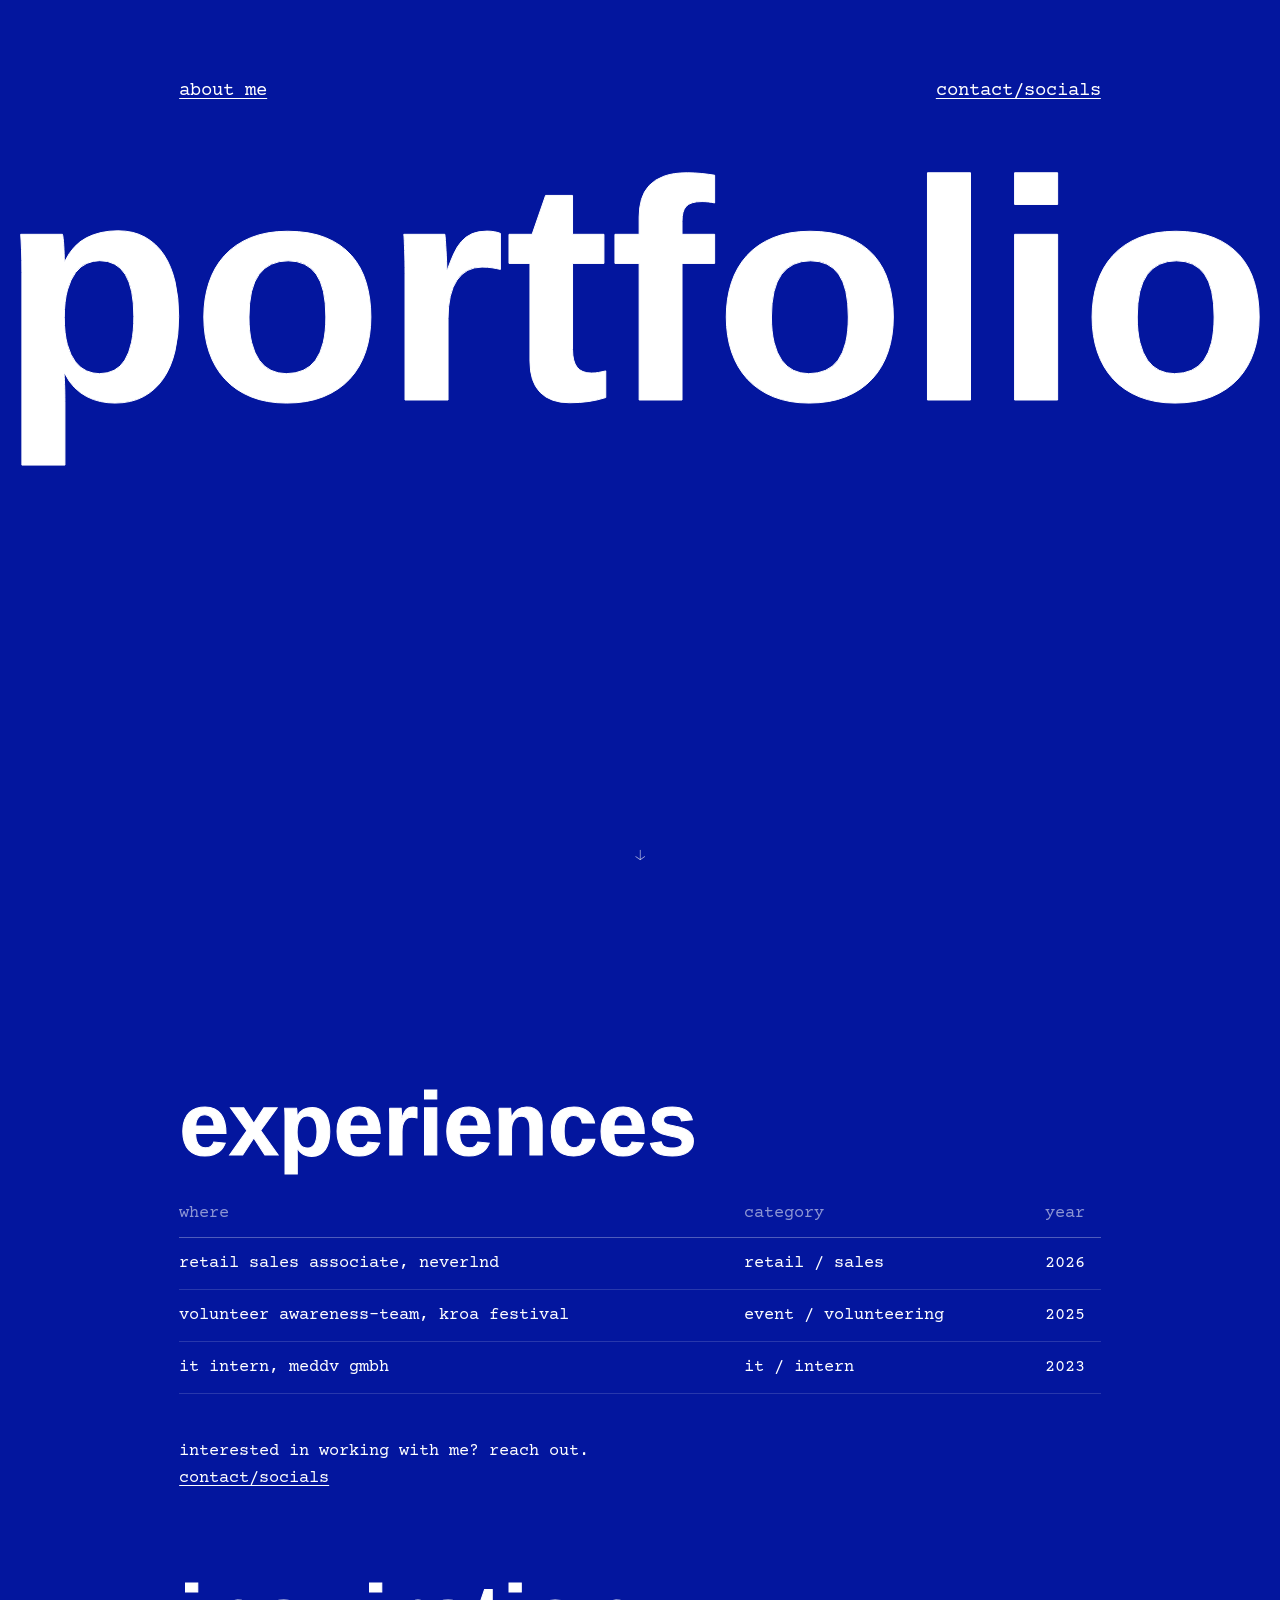
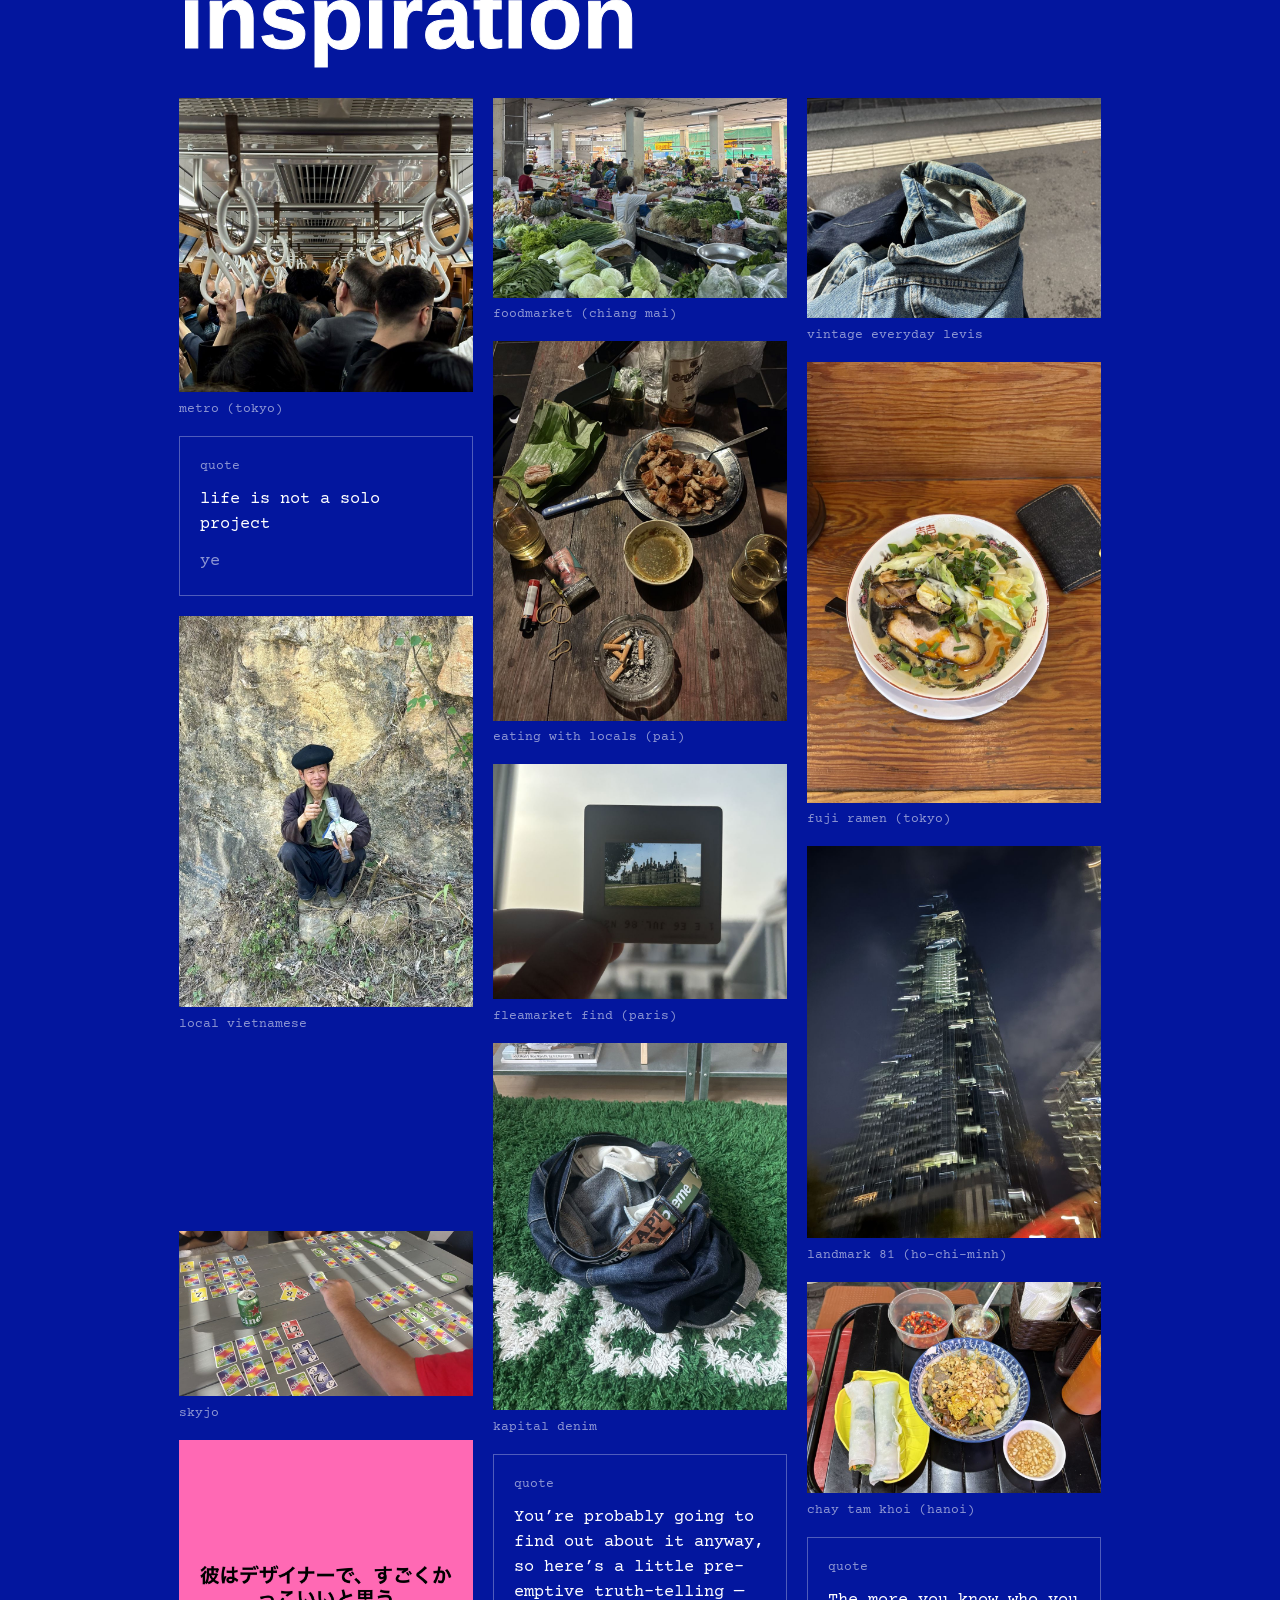
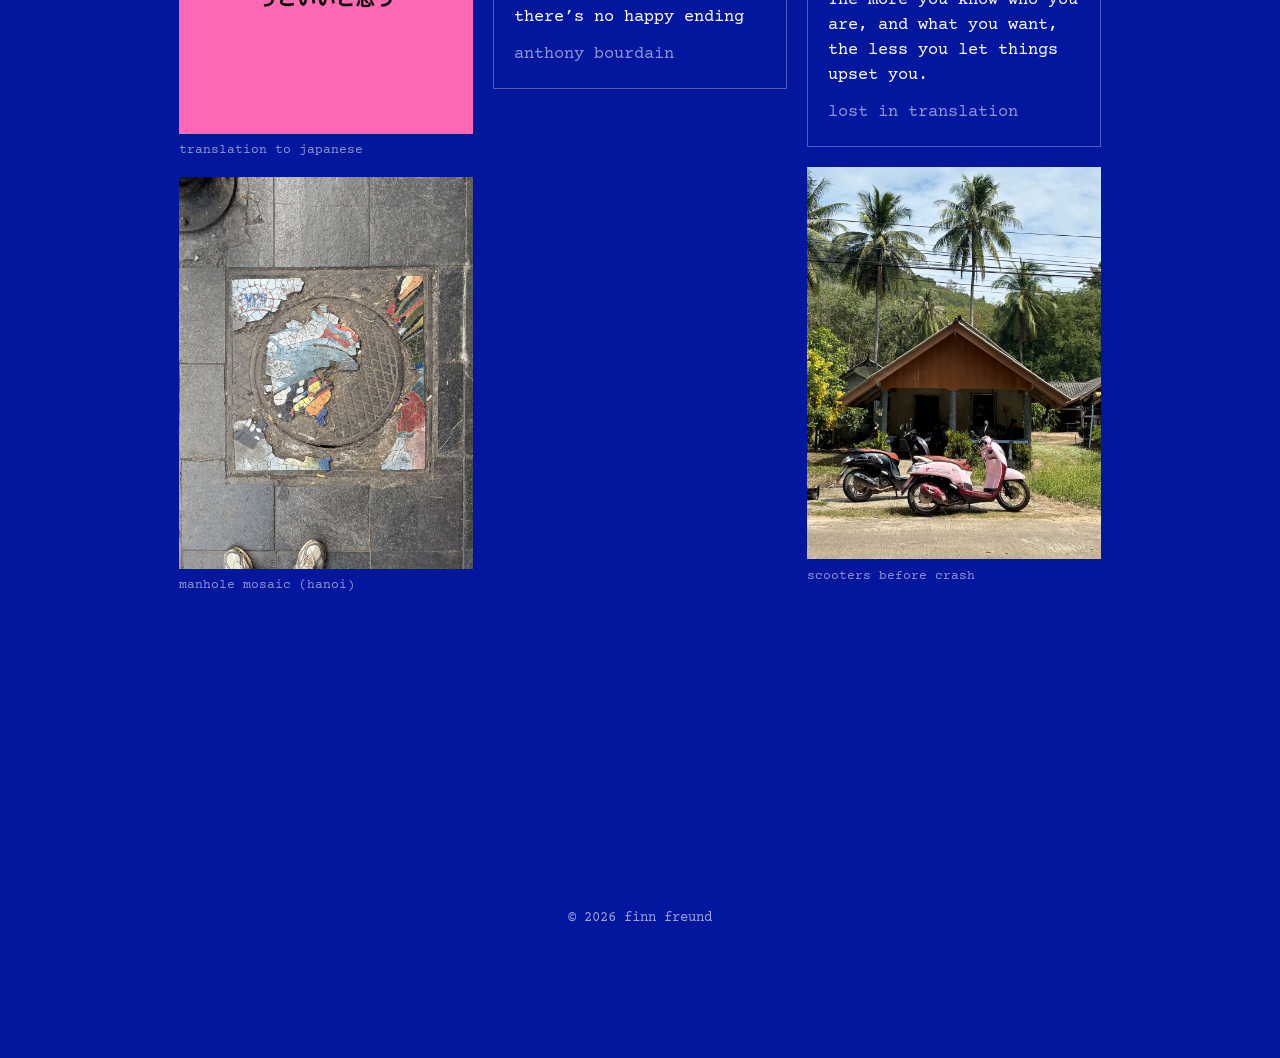
==== index.html @ 87e7bdac "Rename experiences column company to where Co-Authored-By: Claude Sonnet 5.5 <noreply@anthropic.com>" ====
<!DOCTYPE html>
<html lang="en">
<head>
  <meta charset="UTF-8">
  <meta name="viewport" content="width=device-width, initial-scale=1.0">
  <title>portfolio</title>
  <link rel="icon" href="/favicon.png" type="image/png">
  <meta property="og:type" content="website">
  <meta property="og:title" content="portfolio">
  <meta property="og:url" content="https://finnfreund.de/">
  <meta property="og:image" content="https://finnfreund.de/favicon.png">
  <meta property="og:image:width" content="512">
  <meta property="og:image:height" content="512">
  <meta name="twitter:card" content="summary">
  <link rel="preconnect" href="https://fonts.googleapis.com">
  <link rel="preconnect" href="https://fonts.gstatic.com" crossorigin>
  <link href="https://fonts.googleapis.com/css2?family=Courier+Prime:wght@400&family=Montserrat:wght@100;200&display=swap" rel="stylesheet">
  <link rel="stylesheet" href="style.css?v=107">
  <script src="/nav.js?v=65" defer></script>
</head>
<body class="home">
  <nav class="home-topnav">
    <a href="/about">about me</a>
    <a href="/contact">contact/socials</a>
  </nav>

  <main class="home-main">
    <span class="home-wordmark">Portfolio</span>
  </main>

  <div class="scroll-hint" aria-hidden="true">↓</div>

  <div class="experience-body">
    <div class="exp-content">
      <h1 class="reveal">experiences</h1>

      <div class="exp-table-wrap reveal">
        <table class="exp-table">
          <thead>
            <tr>
              <th>where</th>
              <th>category</th>
              <th>year</th>
            </tr>
          </thead>
          <tbody>
            <tr>
              <td>retail sales associate, neverlnd</td>
              <td>retail / sales</td>
              <td>2026</td>
            </tr>
            <tr>
              <td>volunteer awareness-team, kroa festival</td>
              <td>event / volunteering</td>
              <td>2025</td>
            </tr>
            <tr>
              <td>it intern, meddv gmbh</td>
              <td>it / intern</td>
              <td>2023</td>
            </tr>
          </tbody>
        </table>
      </div>

      <div class="exp-cta reveal">
        <span class="exp-cta-text">interested in working with me? reach out.</span>
        <a href="/contact" class="exp-cta-link">contact/socials</a>
      </div>
    </div>
  </div>

  <section class="inspiration">
    <h1 class="reveal">inspiration</h1>

    <!--
      Neuen Eintrag hinzufügen: einen der Blöcke unten kopieren und anpassen.
      Typen: insp-img (Bild), insp-card (Kategorie/Link-Karte), insp-card insp-quote (Zitat).
      Ein Link-Eintrag ist ein <a class="insp-item insp-card"> statt <div>.
    -->
    <div class="insp-grid">

    <figure class="insp-item reveal">
        <img src="/images/inspiration/img-05.jpg" width="1000" height="1000" alt="Crowded train with white hanging straps and commuters seen from behind" loading="lazy">
        <span class="insp-cat">metro (tokyo)</span>
      </figure>

    <blockquote class="insp-item insp-card insp-quote reveal">
        <span class="insp-cat">quote</span>
        <p>life is not a solo project</p>
        <cite>ye</cite>
      </blockquote>

    <figure class="insp-item reveal">
        <img src="/images/inspiration/img-13.jpg" width="1000" height="1333" alt="Man in a black beret crouching against a rock wall, holding a small bottle and a wrapped item" loading="lazy">
        <span class="insp-cat">local vietnamese</span>
      </figure>

    <blockquote class="insp-item insp-card insp-quote reveal">
        <span class="insp-cat">quote</span>
        <p>fall seven times, rise eight</p>
        <cite>japanese proverb</cite>
      </blockquote>

    <figure class="insp-item reveal">
        <img src="/images/inspiration/img-08.jpg" width="1000" height="562" alt="Colorful playing cards spread out on a table next to a green can" loading="lazy">
        <span class="insp-cat">skyjo</span>
      </figure>

    <figure class="insp-item reveal">
        <img src="/images/inspiration/img-12.png" width="1000" height="1000" alt="Pink square with black Japanese text" loading="lazy">
        <span class="insp-cat">translation to japanese</span>
      </figure>

    <figure class="insp-item reveal">
        <img src="/images/inspiration/img-02.jpg" width="1000" height="1333" alt="Broken colorful mosaic on a manhole cover in a stone sidewalk" loading="lazy">
        <span class="insp-cat">manhole mosaic (hanoi)</span>
      </figure>

    <figure class="insp-item reveal">
        <img src="/images/inspiration/img-11.jpg" width="1000" height="1000" alt="Cartoon penguin Pingu with raised flippers on a pink screen above a sink" loading="lazy">
        <span class="insp-cat">pingu</span>
      </figure>

    <figure class="insp-item reveal">
        <img src="/images/inspiration/img-17.jpg?v=2" width="1000" height="680" alt="Indoor market hall with stacks of green vegetables and shoppers in the background" loading="lazy">
        <span class="insp-cat">foodmarket (chiang mai)</span>
      </figure>

    <figure class="insp-item reveal">
        <img src="/images/inspiration/img-10.jpg" width="1000" height="1290" alt="Table with plates of food, drinks, a lighter and an ashtray" loading="lazy">
        <span class="insp-cat">eating with locals (pai)</span>
      </figure>

    <figure class="insp-item reveal">
        <img src="/images/inspiration/img-06.jpg" width="1000" height="800" alt="Hand holding a film slide that shows a large chateau against a bright sky" loading="lazy">
        <span class="insp-cat">fleamarket find (paris)</span>
      </figure>

    <figure class="insp-item reveal">
        <img src="/images/inspiration/img-15.jpg" width="1000" height="1250" alt="Dark denim jeans lying on a green fuzzy rug with white lettering" loading="lazy">
        <span class="insp-cat">kapital denim</span>
      </figure>

    <blockquote class="insp-item insp-card insp-quote reveal">
        <span class="insp-cat">quote</span>
        <p>You’re probably going to find out about it anyway, so here’s a little pre-emptive truth-telling — there’s no happy ending</p>
        <cite>anthony bourdain</cite>
      </blockquote>

    <figure class="insp-item reveal">
        <img src="/images/inspiration/img-07.jpg" width="1000" height="1333" alt="Person lying on a bed with sneakers up in the air, bathroom in the background" loading="lazy">
        <span class="insp-cat">chilling (paris)</span>
      </figure>

    <figure class="insp-item reveal">
        <img src="/images/inspiration/img-09.jpg" width="1000" height="750" alt="Worn denim jacket with a folded collar lying on the ground next to tactile paving" loading="lazy">
        <span class="insp-cat">vintage everyday levis</span>
      </figure>

    <figure class="insp-item reveal">
        <img src="/images/inspiration/img-04.jpg" width="1000" height="1500" alt="Bowl of ramen with pork, cabbage and scallions on a wooden counter" loading="lazy">
        <span class="insp-cat">fuji ramen (tokyo)</span>
      </figure>

    <figure class="insp-item reveal">
        <img src="/images/inspiration/img-01.jpg" width="1000" height="1333" alt="Skyscraper at night shot from below with blurred light trails" loading="lazy">
        <span class="insp-cat">landmark 81 (ho-chi-minh)</span>
      </figure>

    <figure class="insp-item reveal">
        <img src="/images/inspiration/img-03.jpg?v=2" width="1000" height="720" alt="Street food tray with spring rolls and a noodle bowl topped with peanuts" loading="lazy">
        <span class="insp-cat">chay tam khoi (hanoi)</span>
      </figure>

    <blockquote class="insp-item insp-card insp-quote reveal">
        <span class="insp-cat">quote</span>
        <p>The more you know who you are, and what you want, the less you let things upset you.</p>
        <cite>lost in translation</cite>
      </blockquote>

    <figure class="insp-item reveal">
        <img src="/images/inspiration/img-16.jpg" width="1000" height="1334" alt="Pink and black scooters parked in front of a wooden house with palm trees behind" loading="lazy">
        <span class="insp-cat">scooters before crash</span>
      </figure>

    <figure class="insp-item reveal">
        <img src="/images/inspiration/img-14.jpg" width="1000" height="1333" alt="Magenta Porsche 911 parked on a Japanese street at night with a cyclist behind it" loading="lazy">
        <span class="insp-cat">porsche (osaka)</span>
      </figure>
  </div>
  </section>

  <footer class="site-footer">© 2026 Finn Freund</footer>
</body>
</html>
---- style.css ----
@font-face {
  font-family: 'Exmouth';
  src: url('/fonts/exmouth.ttf') format('truetype');
  font-weight: normal;
  font-style: normal;
  font-display: swap;
}

*, *::before, *::after {
  box-sizing: border-box;
  margin: 0;
  padding: 0;
}

.scroll-hint {
  position: fixed;
  bottom: 2rem;
  left: 50%;
  transform: translateX(-50%);
  font-size: 1.6rem;
  color: var(--white);
  opacity: 0.7;
  pointer-events: none;
  z-index: 5;
  animation: scroll-hint-bounce 1.8s ease-in-out infinite;
  transition: opacity 0.4s ease;
}

.scroll-hint.is-hidden {
  opacity: 0;
}

@keyframes scroll-hint-bounce {
  0%, 100% { transform: translate(-50%, 0); }
  50% { transform: translate(-50%, 8px); }
}

.site-footer {
  margin-top: auto;
  text-align: center;
  padding: 2rem 1rem;
  font-family: 'Courier Prime', monospace;
  font-style: normal;
  font-weight: 400;
  font-size: 14px;
  opacity: 0.6;
  text-transform: lowercase;
}

:root {
  --blue: #03169E;
  --white: #ffffff;
  --pink: #E41695;
  --side: clamp(3.5rem, 14vw, 18rem);
  --wm-scale: clamp(2.3, calc(2.3 + (1440px - 100vw) / 200px), 6);
}

body {
  background-color: var(--blue);
  color: var(--white);
  font-family: 'Montserrat', sans-serif;
  font-weight: 160;
  min-height: 100vh;
  display: flex;
  flex-direction: column;
}

a {
  color: var(--white);
  text-decoration: underline;
  text-underline-offset: 3px;
  font-family: 'Courier Prime', monospace;
  font-style: normal;
  font-weight: 400;
}

a:hover {
  color: var(--pink);
  opacity: 1;
}

/* ── HOME ── */
body.home {
  display: flex;
  flex-direction: column;
  padding: 0;
  position: relative;
  min-height: 100vh;
}

.home-topnav {
  display: flex;
  justify-content: space-between;
  align-items: baseline;
  padding: 5rem var(--side) 2rem;
  font-family: 'Courier Prime', monospace;
  font-style: normal;
  font-weight: 400;
  font-size: clamp(0.9rem, 1.5vw, 1.2rem);
  text-transform: lowercase;
  position: relative;
  z-index: 10;
}

.home-nav-logo {
  height: clamp(1.6rem, 3vw, 2.4rem);
  width: auto;
  user-select: none;
  -webkit-user-select: none;
  -webkit-user-drag: none;
}

.home-main {
  display: flex;
  justify-content: flex-start;
  align-items: flex-start;
  padding: 1.5rem 0 0;
  padding-bottom: calc(clamp(3rem, 24.5vw, 32rem) * 0.85 * (var(--wm-scale) - 1));
  min-height: calc(100vh - 6.5rem);
}

.home-wordmark {
  display: inline-block;
  font-family: "Helvetica Neue", HelveticaNeue, Arial, sans-serif;
  font-weight: 900;
  -webkit-text-stroke: 1px var(--white);
  font-size: clamp(3rem, 24.5vw, 32rem);
  line-height: 0.85;
  text-transform: lowercase;
  color: var(--white);
  user-select: none;
  pointer-events: none;
  transform: scaleY(var(--wm-scale));
  transform-origin: top center;
}

.home-title-name {
  font-family: "Helvetica Neue", HelveticaNeue, Arial, sans-serif;
  font-weight: 900;
  font-size: 0.85rem;
  letter-spacing: 0;
  vertical-align: baseline;
  margin-left: 0.15rem;
}

.home-nav {
  display: flex;
  flex-wrap: nowrap;
  gap: clamp(1.2rem, 3vw, 3rem);
  font-family: 'Courier Prime', monospace;
  font-style: normal;
  font-weight: 400;
  font-size: clamp(1rem, 2vw, 1.7rem);
  text-transform: lowercase;
}

.home-footer {
  position: fixed;
  bottom: 2rem;
  right: var(--side);
  font-size: 1rem;
  font-family: 'Montserrat', sans-serif;
  font-weight: 160;
  opacity: 0.85;
}

/* ── INNER PAGES ── */
body.inner {
  padding: 0;
}

.topnav {
  display: grid;
  grid-template-columns: 1fr auto 1fr;
  align-items: baseline;
  padding: 5rem var(--side) 2rem;
  font-family: 'Courier Prime', monospace;
  font-style: normal;
  font-weight: 400;
  font-size: clamp(0.9rem, 1.5vw, 1.2rem);
  text-transform: lowercase;
  position: relative;
}

.topnav a:nth-child(2) {
  justify-self: center;
}

.topnav a:last-child {
  justify-self: end;
}

.topnav.topnav-2 {
  display: flex;
  justify-content: space-between;
}

.nav-trigger {
  position: absolute;
  left: 50%;
  bottom: 2rem;
  transform: translate(-50%, -0.5rem);
  background: none;
  border: none;
  padding: 0;
  margin: 0;
  cursor: pointer;
  line-height: 0;
}

.nav-trigger .home-nav-logo {
  display: block;
}

.nav-link {
  opacity: 0;
  transform: translateY(-8px);
  pointer-events: none;
  transition: opacity 0.4s cubic-bezier(0.22, 1, 0.36, 1),
              transform 0.4s cubic-bezier(0.22, 1, 0.36, 1);
}

.nav-open .nav-link {
  opacity: 1;
  transform: translateY(0);
  pointer-events: auto;
}

.nav-link[data-i="2"] {
  position: absolute;
  left: 50%;
  bottom: 2rem;
  transform: translate(calc(-100% - 3.5rem), -8px);
}

.nav-open .nav-link[data-i="2"] {
  transform: translate(calc(-100% - 3.5rem), 0);
}

.nav-link[data-i="1"] { transition-delay: 0ms; }
.nav-link[data-i="2"] { transition-delay: 60ms; }
.nav-link[data-i="3"] { transition-delay: 120ms; }
.nav-link[data-i="4"] { transition-delay: 180ms; }

/* ── ABOUT ── */
.about-section {
  display: grid;
  grid-template-columns: 0.6fr 1fr;
  gap: clamp(2rem, 4vw, 5rem);
  padding: 2rem var(--side) 4rem;
  align-items: start;
}

.about-photo {
  width: 100%;
  display: block;
}

.about-text h1 {
  font-family: "Helvetica Neue", HelveticaNeue, Arial, sans-serif;
  font-style: normal;
  font-weight: 900;
  -webkit-text-stroke: 1px var(--white);
  font-size: clamp(2.5rem, 7vw, 6.5rem);
  line-height: 0.9;
  text-transform: lowercase;
  margin-bottom: 1.5rem;
}

.about-text p {
  font-family: 'Courier Prime', monospace;
  font-weight: 400;
  font-size: clamp(15px, 1.5vw, 20px);
  line-height: 1.6;
  text-align: justify;
}

.about-section-2 {
  display: grid;
  grid-template-columns: 1fr 0.6fr;
  gap: clamp(2rem, 4vw, 5rem);
  padding: 0 var(--side) 5rem;
  align-items: start;
  margin-top: 0;
}

.about-section-2 p {
  font-family: 'Courier Prime', monospace;
  font-weight: 400;
  font-size: clamp(15px, 1.5vw, 20px);
  line-height: 1.6;
  text-align: justify;
}

.about-section-2 p + p {
  margin-top: 0.75rem;
}

.about-section-2 .contact-link {
  display: block;
  margin-top: 2rem;
  font-family: 'Courier Prime', monospace;
  font-style: normal;
  font-weight: 400;
  font-size: clamp(1rem, 1.5vw, 1.4rem);
  text-transform: lowercase;
}

.polaroid-wrap {
  display: flex;
  justify-content: flex-end;
  align-items: center;
}

.polaroid {
  width: 100%;
}

.polaroid img {
  width: 100%;
  display: block;
}

/* ── CONTACT ── */
.contact-banner-wrap {
  position: relative;
  width: calc(100% - var(--side) * 2);
  margin: 2rem auto 0;
}

.contact-banner {
  width: 100%;
  height: clamp(180px, 25vw, 380px);
  object-fit: cover;
  object-position: center 72%;
  display: block;
}

.price-tag {
  position: absolute;
  bottom: -1.5rem;
  right: -1.5rem;
  width: clamp(60px, 8vw, 110px);
  pointer-events: none;
}

.contact-body {
  padding: 3rem var(--side) 5rem;
}

.contact-sections {
  display: flex;
  justify-content: space-between;
  align-items: flex-start;
  gap: 3rem;
}

.contact-col h1 {
  font-family: "Helvetica Neue", HelveticaNeue, Arial, sans-serif;
  font-style: normal;
  font-weight: 900;
  -webkit-text-stroke: 1px var(--white);
  font-size: clamp(2.5rem, 7vw, 5.5rem);
  line-height: 0.9;
  text-transform: lowercase;
  letter-spacing: -0.04em;
  margin-bottom: 3rem;
}

.contact-col-right {
  text-align: right;
}

.contact-links {
  display: flex;
  flex-direction: row;
  gap: clamp(1rem, 2.5vw, 2.5rem);
  font-family: 'Courier Prime', monospace;
  font-style: normal;
  font-size: clamp(1rem, 1.5vw, 1.4rem);
  text-transform: lowercase;
  flex-wrap: wrap;
}

/* ── SCROLL REVEAL ── */
.reveal {
  opacity: 0;
  filter: blur(14px);
  transform: translateY(40px);
  transition: opacity 0.9s cubic-bezier(0.22, 1, 0.36, 1),
              filter 0.9s cubic-bezier(0.22, 1, 0.36, 1),
              transform 0.9s cubic-bezier(0.22, 1, 0.36, 1);
}

.reveal.is-visible {
  opacity: 1;
  filter: blur(0);
  transform: translateY(0);
}

/* ── EXPERIENCE ── */
.experience-body {
  padding: clamp(3cm, 12vw, 6cm) var(--side) 5rem;
}

.home .experience-body {
  padding-bottom: clamp(3.5rem, 7vw, 6.5rem);
}

.experience-body h1,
.inspiration h1 {
  font-family: "Helvetica Neue", HelveticaNeue, Arial, sans-serif;
  font-style: normal;
  font-weight: 900;
  -webkit-text-stroke: 1px var(--white);
  font-size: clamp(2.5rem, 7vw, 6.5rem);
  line-height: 0.9;
  text-transform: lowercase;
  margin-bottom: 2.5rem;
}

.exp-table-wrap {
  overflow-x: auto;
}

.exp-cta {
  display: flex;
  flex-direction: column;
  align-items: flex-start;
  gap: 0.5rem;
  margin-top: 3rem;
}

.exp-cta-text,
.exp-cta a {
  font-family: 'Courier Prime', monospace;
  font-style: normal;
  font-weight: 400;
  font-size: clamp(14px, 1.3vw, 18px);
  text-transform: lowercase;
}

.exp-cta-text {
  color: var(--white);
}

/* ── INSPIRATION ARCHIVE ── */
.inspiration {
  padding: 0 var(--side) 5rem;
}

.insp-grid {
  column-count: 3;
  column-gap: 1.25rem;
}

.insp-grid.is-cols {
  display: flex;
  align-items: flex-start;
  column-count: auto;
  gap: 1.25rem;
}

.insp-col {
  flex: 1;
  min-width: 0;
}

.insp-item {
  display: inline-block;
  width: 100%;
  margin: 0 0 1.25rem;
  break-inside: avoid;
  -webkit-column-break-inside: avoid;
  page-break-inside: avoid;
}

.insp-item img {
  display: block;
  width: 100%;
  height: auto;
}

.insp-cat {
  display: block;
  margin-top: 0.6rem;
  font-family: 'Courier Prime', monospace;
  font-size: clamp(12px, 1vw, 14px);
  text-transform: lowercase;
  opacity: 0.55;
}

.insp-card {
  display: block;
  padding: 1.25rem;
  border: 1px solid rgba(255, 255, 255, 0.3);
  font-family: 'Courier Prime', monospace;
  font-size: clamp(14px, 1.3vw, 18px);
  line-height: 1.5;
  text-transform: lowercase;
  text-decoration: none;
  transition: border-color 0.25s ease;
}

.insp-card .insp-cat {
  margin: 0 0 0.75rem;
}

a.insp-card:hover {
  border-color: var(--pink);
}

.insp-quote p {
  text-transform: none;
}

.insp-quote cite {
  display: block;
  margin-top: 0.75rem;
  font-style: normal;
  opacity: 0.55;
  text-transform: lowercase;
}

.exp-table {
  width: 100%;
  border-collapse: collapse;
  font-family: 'Courier Prime', monospace;
  font-style: normal;
  font-size: clamp(14px, 1.3vw, 18px);
  text-transform: lowercase;
  min-width: 480px;
}

.exp-table th {
  text-align: left;
  font-weight: 400;
  color: rgba(255, 255, 255, 0.55);
  padding: 0 1rem 0.85rem 0;
  border-bottom: 1px solid rgba(255, 255, 255, 0.3);
  white-space: nowrap;
}

.exp-table td {
  padding: 1rem 1rem 1rem 0;
  border-bottom: 1px solid rgba(255, 255, 255, 0.15);
  white-space: nowrap;
}

.exp-table th:last-child,
.exp-table td:last-child {
  padding-right: 0;
}

/* ── TABLET ── */
@media (max-width: 900px) {
  :root {
    --side: clamp(2rem, 8vw, 6rem);
  }

  .about-section,
  .about-section-2 {
    grid-template-columns: 1fr;
    gap: 2.5rem;
  }

  .about-photo,
  .polaroid {
    max-width: 480px;
  }

  .polaroid-wrap {
    justify-content: flex-start;
  }

  .about-section-2 {
    padding-bottom: 4rem;
  }

  .insp-grid {
    column-count: 2;
  }

}

/* ── MOBILE ── */
@media (max-width: 600px) {
  .home-topnav {
    padding: 2rem var(--side);
  }

  .home-nav {
    flex-direction: column;
    gap: 1rem;
  }

  .topnav {
    display: flex;
    flex-direction: column;
    align-items: flex-start;
    gap: 0.85rem;
    padding: 2rem var(--side);
  }

  .topnav a:nth-child(2),
  .topnav a:last-child {
    justify-self: auto;
  }

  .contact-banner-wrap {
    margin-top: 0;
  }

  .contact-banner {
    margin-top: 0;
    height: auto;
    aspect-ratio: 2.6 / 1;
  }

  .home-footer {
    bottom: 1.5rem;
    font-size: 0.85rem;
  }

  .about-section {
    grid-template-columns: 1fr;
    padding-top: 0;
    padding-bottom: 2rem;
  }

  .about-section-2 {
    grid-template-columns: 1fr;
    padding-bottom: 3rem;
  }

  .polaroid-wrap {
    justify-content: flex-start;
  }

  .about-text p,
  .about-section-2 p {
    font-size: 16px;
    text-align: left;
  }

  .contact-body {
    padding: 2rem var(--side) 2rem;
  }

  .contact-sections {
    flex-direction: column;
    gap: 2rem;
  }

  .contact-col h1 {
    margin-bottom: 2rem;
  }

  .contact-col-right {
    text-align: left;
  }

  .insp-grid {
    column-gap: 0.75rem;
  }

  .insp-grid.is-cols {
    gap: 0.75rem;
  }

  .insp-item {
    margin-bottom: 0.75rem;
  }

  .insp-card {
    padding: 0.9rem;
  }

  .home-topnav {
    padding: 2rem 1.5rem;
  }

  .home-main {
    min-height: 71vh;
  }

  .exp-cta {
    margin-top: 2rem;
  }
}
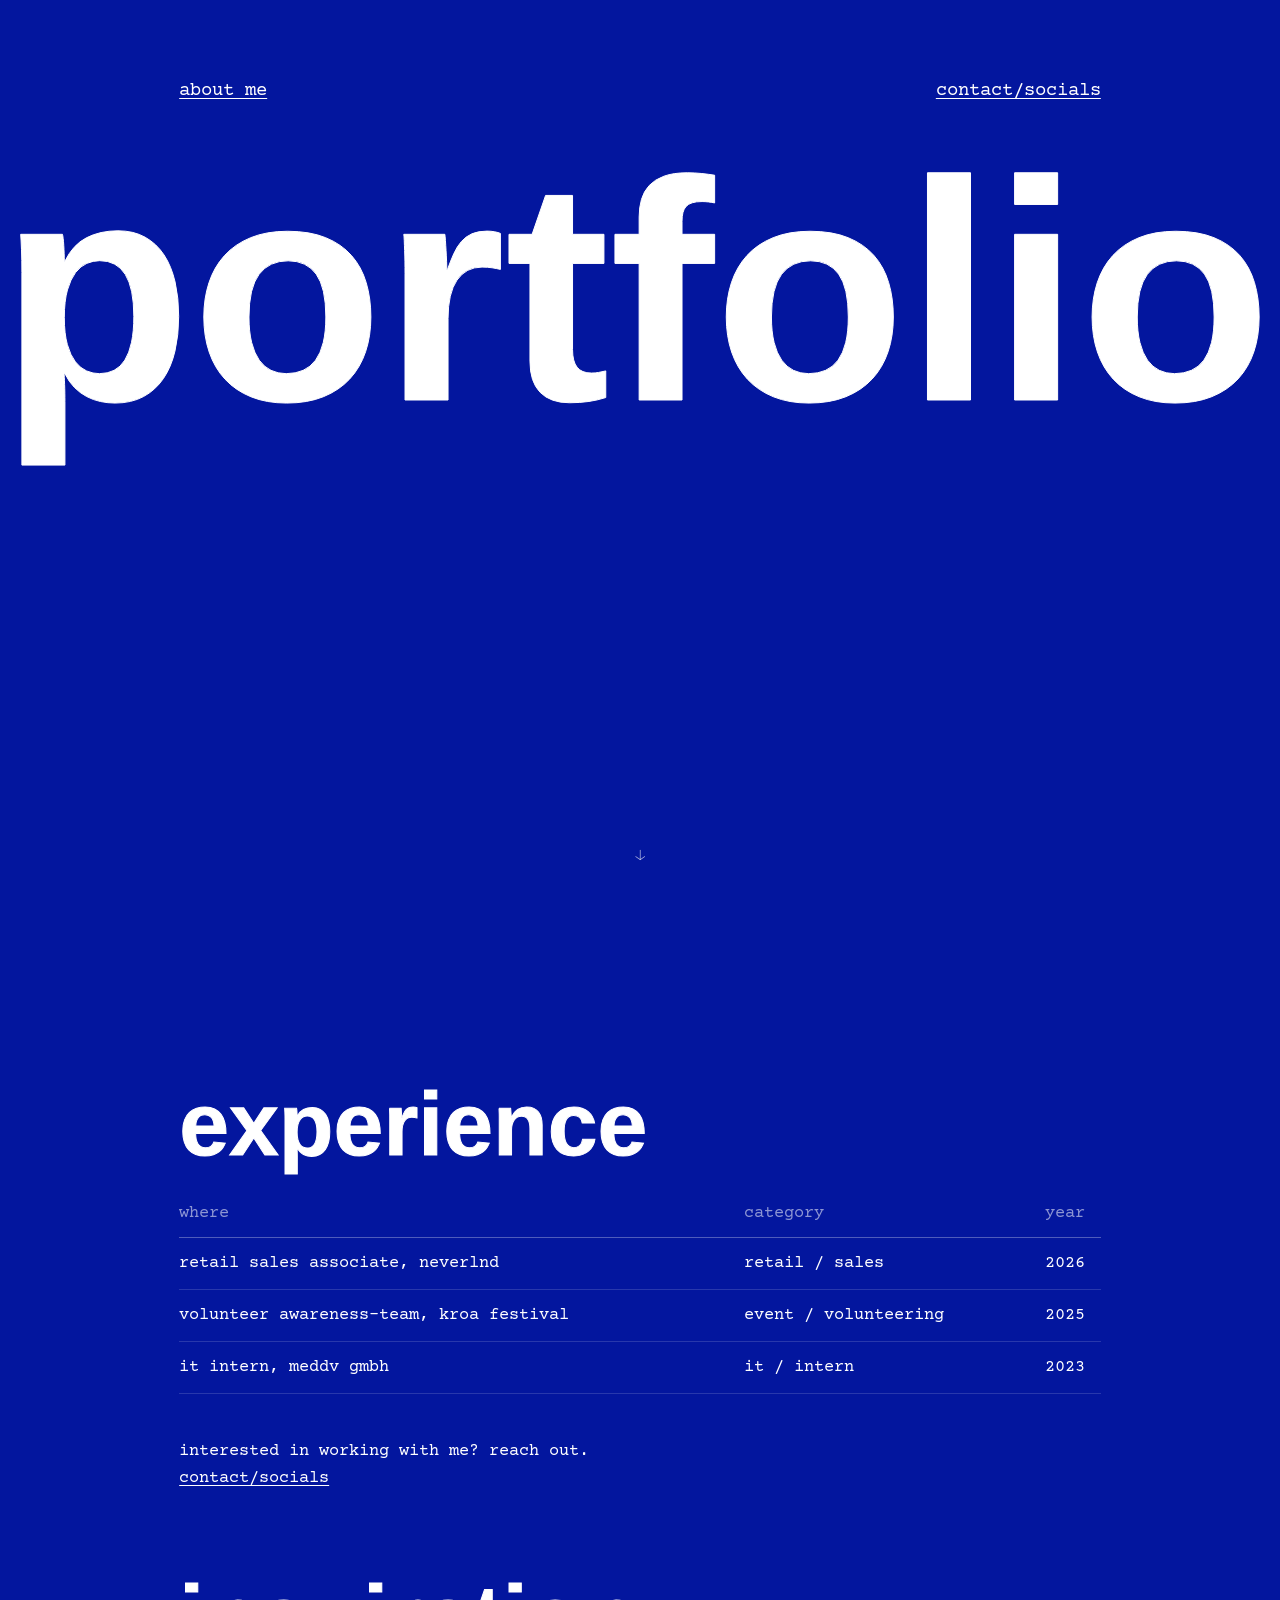
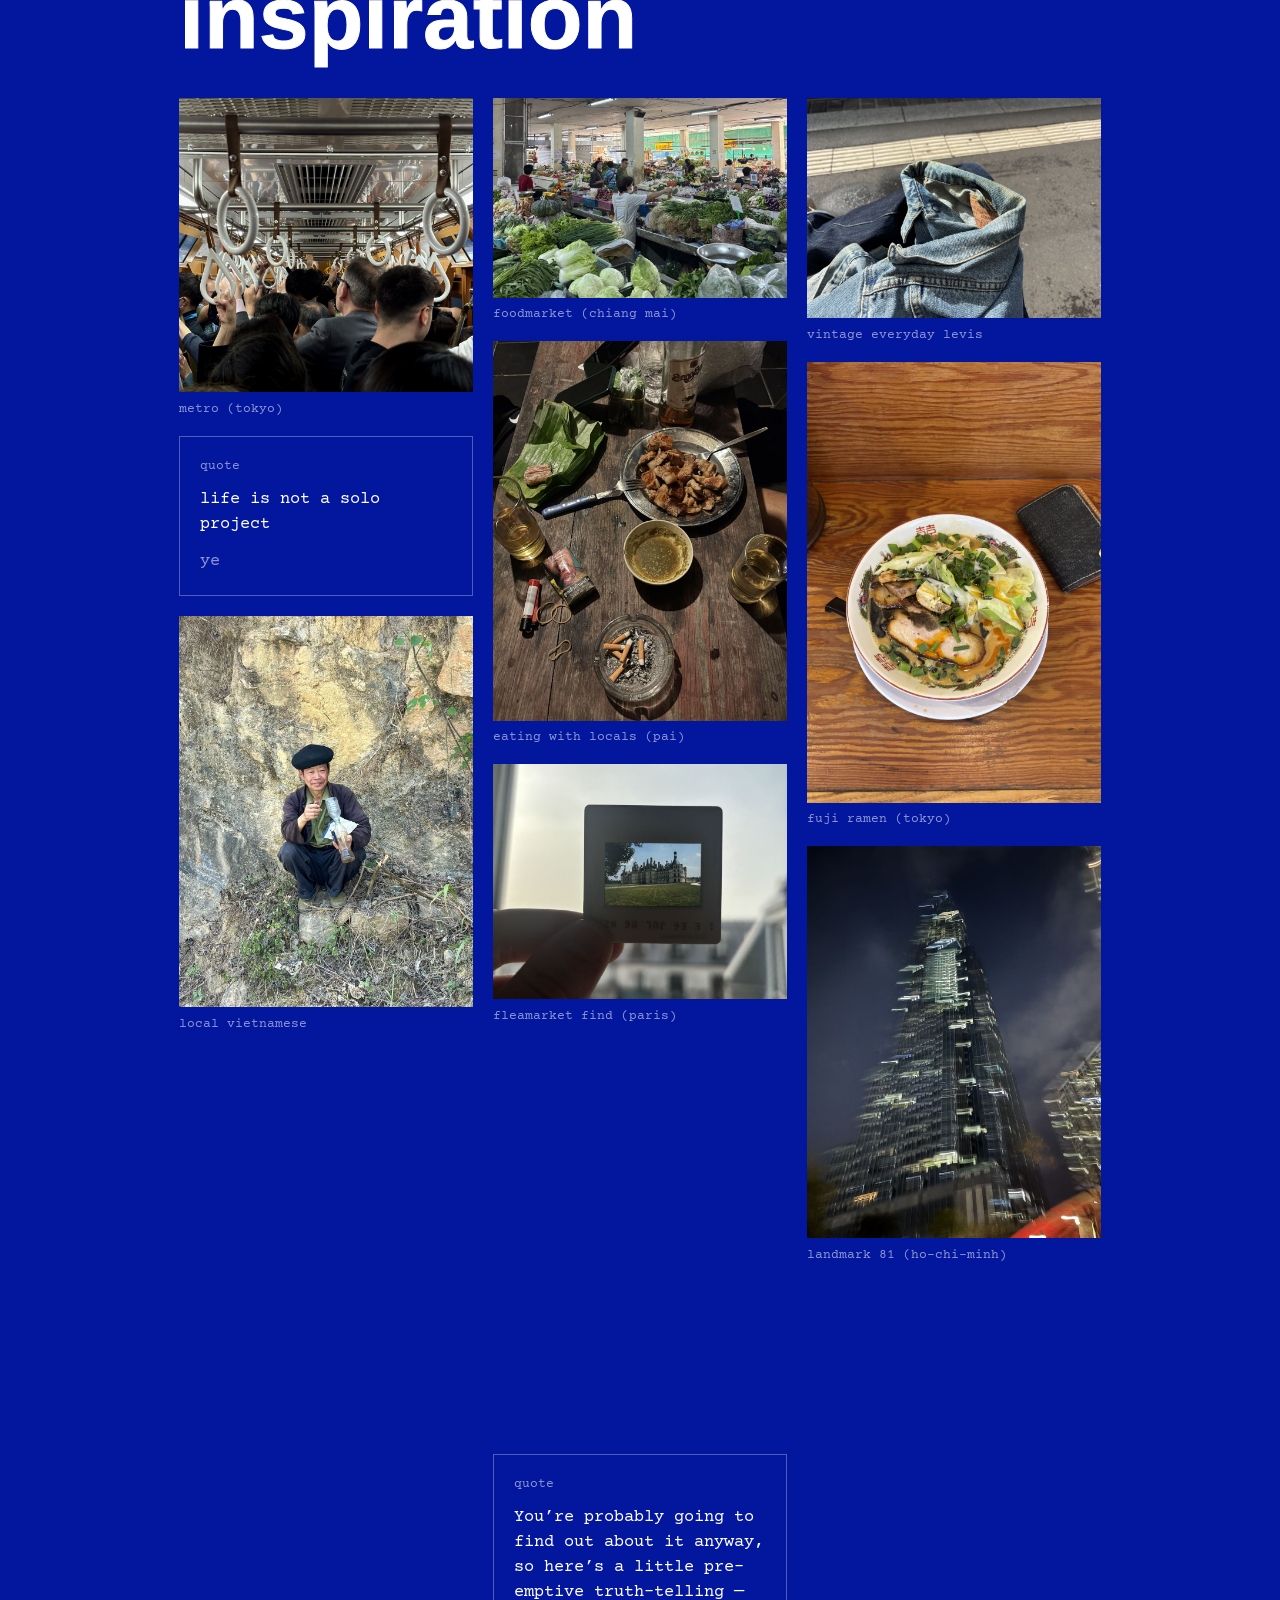
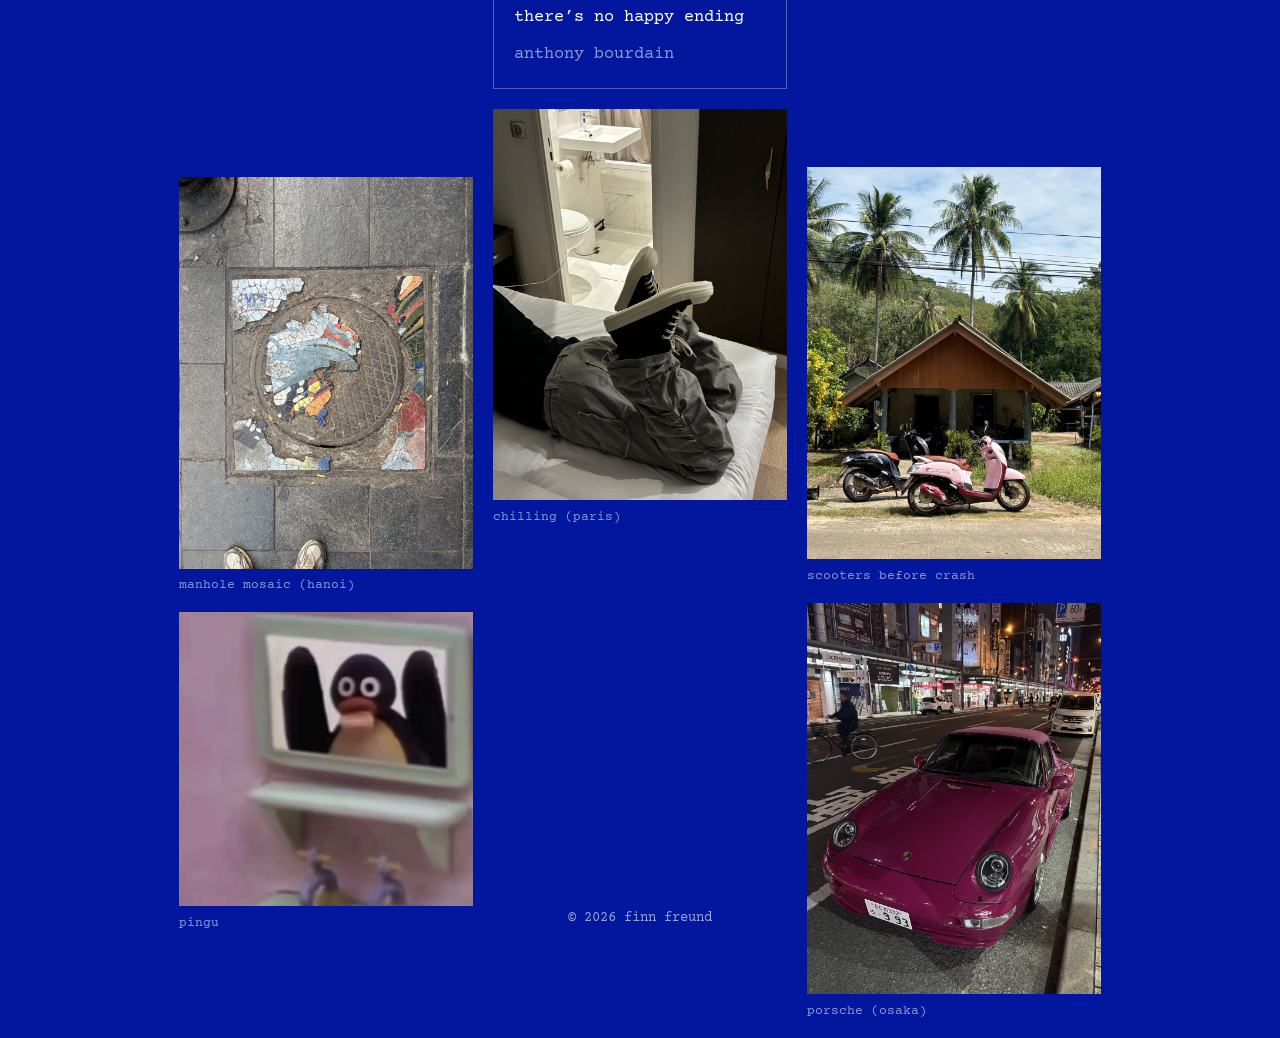
==== commit 646cd257: "Rename experiences heading to experience Co-Authored-By: Claude Sonnet 5.5 <noreply@anthropic.com>" ====
--- a/index.html
+++ b/index.html
@@ -15,7 +15,7 @@
   <link rel="preconnect" href="https://fonts.googleapis.com">
   <link rel="preconnect" href="https://fonts.gstatic.com" crossorigin>
   <link href="https://fonts.googleapis.com/css2?family=Courier+Prime:wght@400&family=Montserrat:wght@100;200&display=swap" rel="stylesheet">
-  <link rel="stylesheet" href="style.css?v=107">
+  <link rel="stylesheet" href="style.css?v=108">
   <script src="/nav.js?v=65" defer></script>
 </head>
 <body class="home">
@@ -32,7 +32,7 @@
 
   <div class="experience-body">
     <div class="exp-content">
-      <h1 class="reveal">experiences</h1>
+      <h1 class="reveal">experience</h1>
 
       <div class="exp-table-wrap reveal">
         <table class="exp-table">
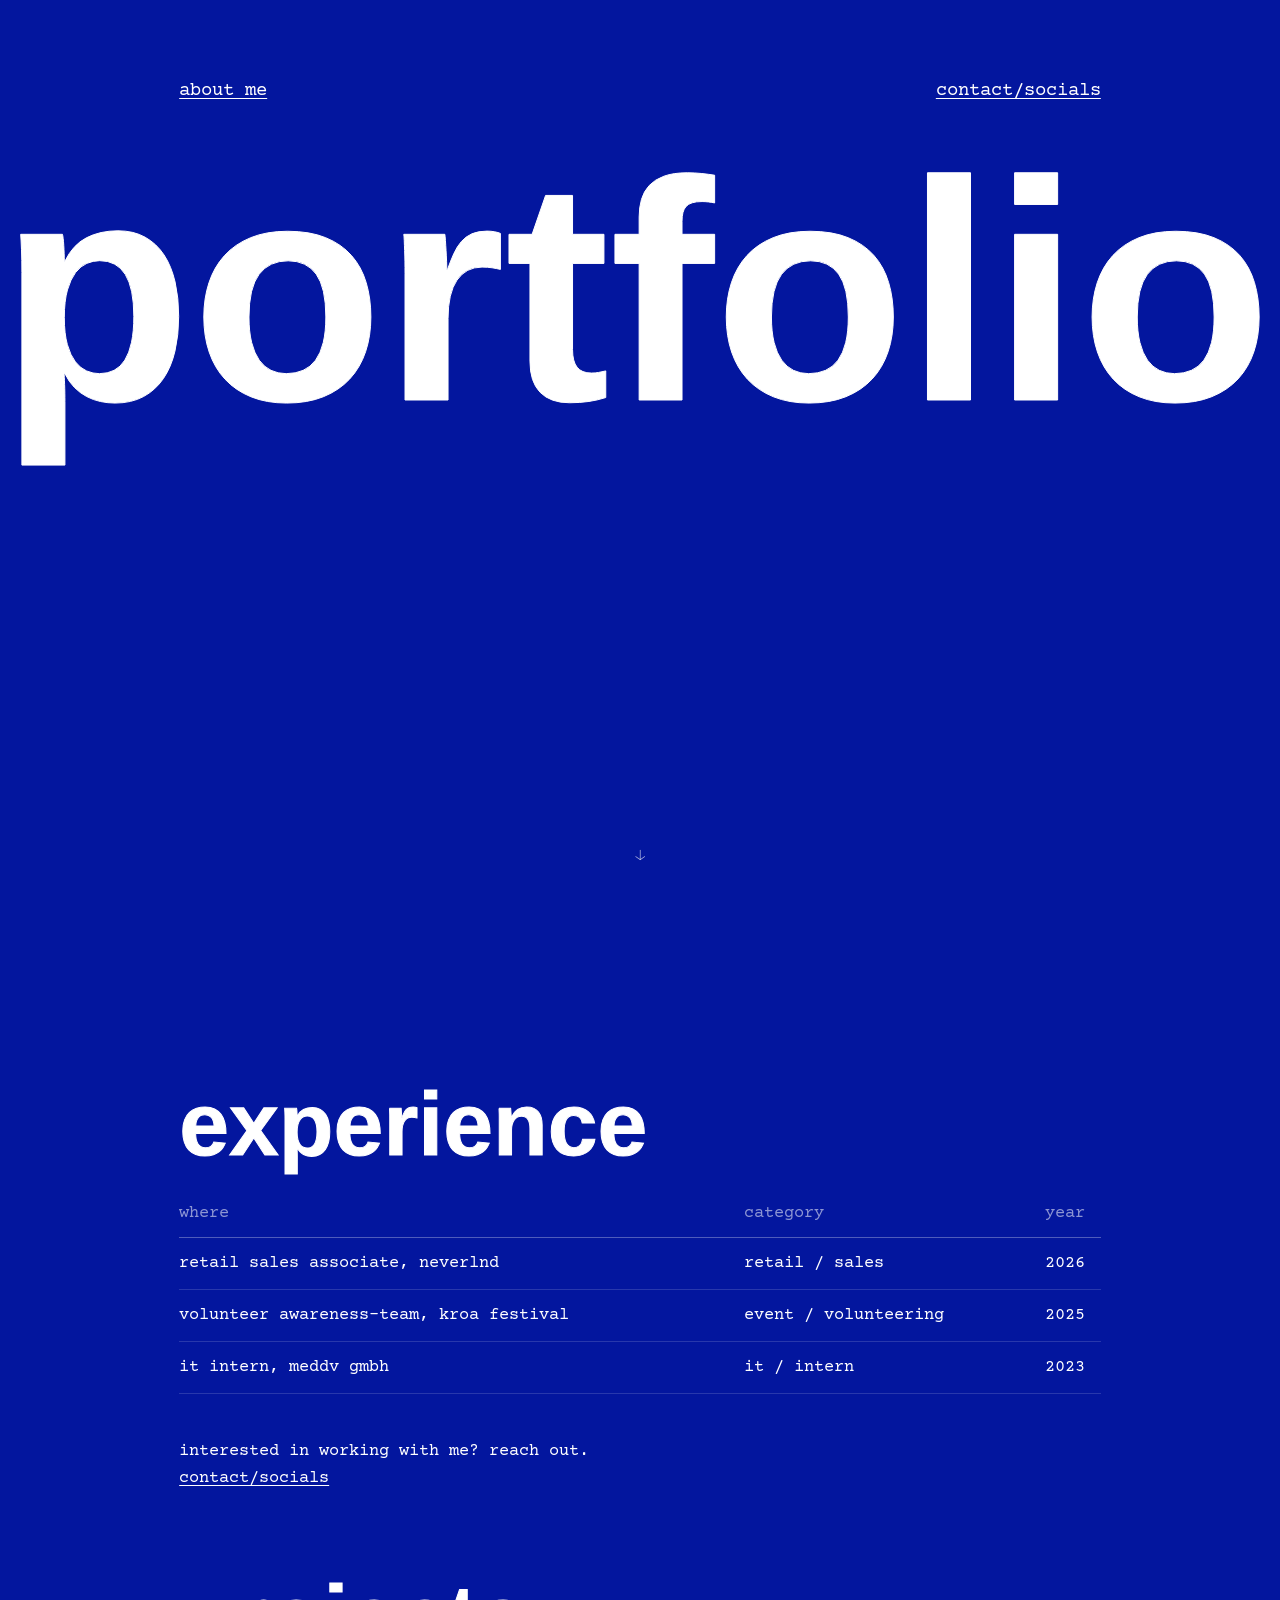
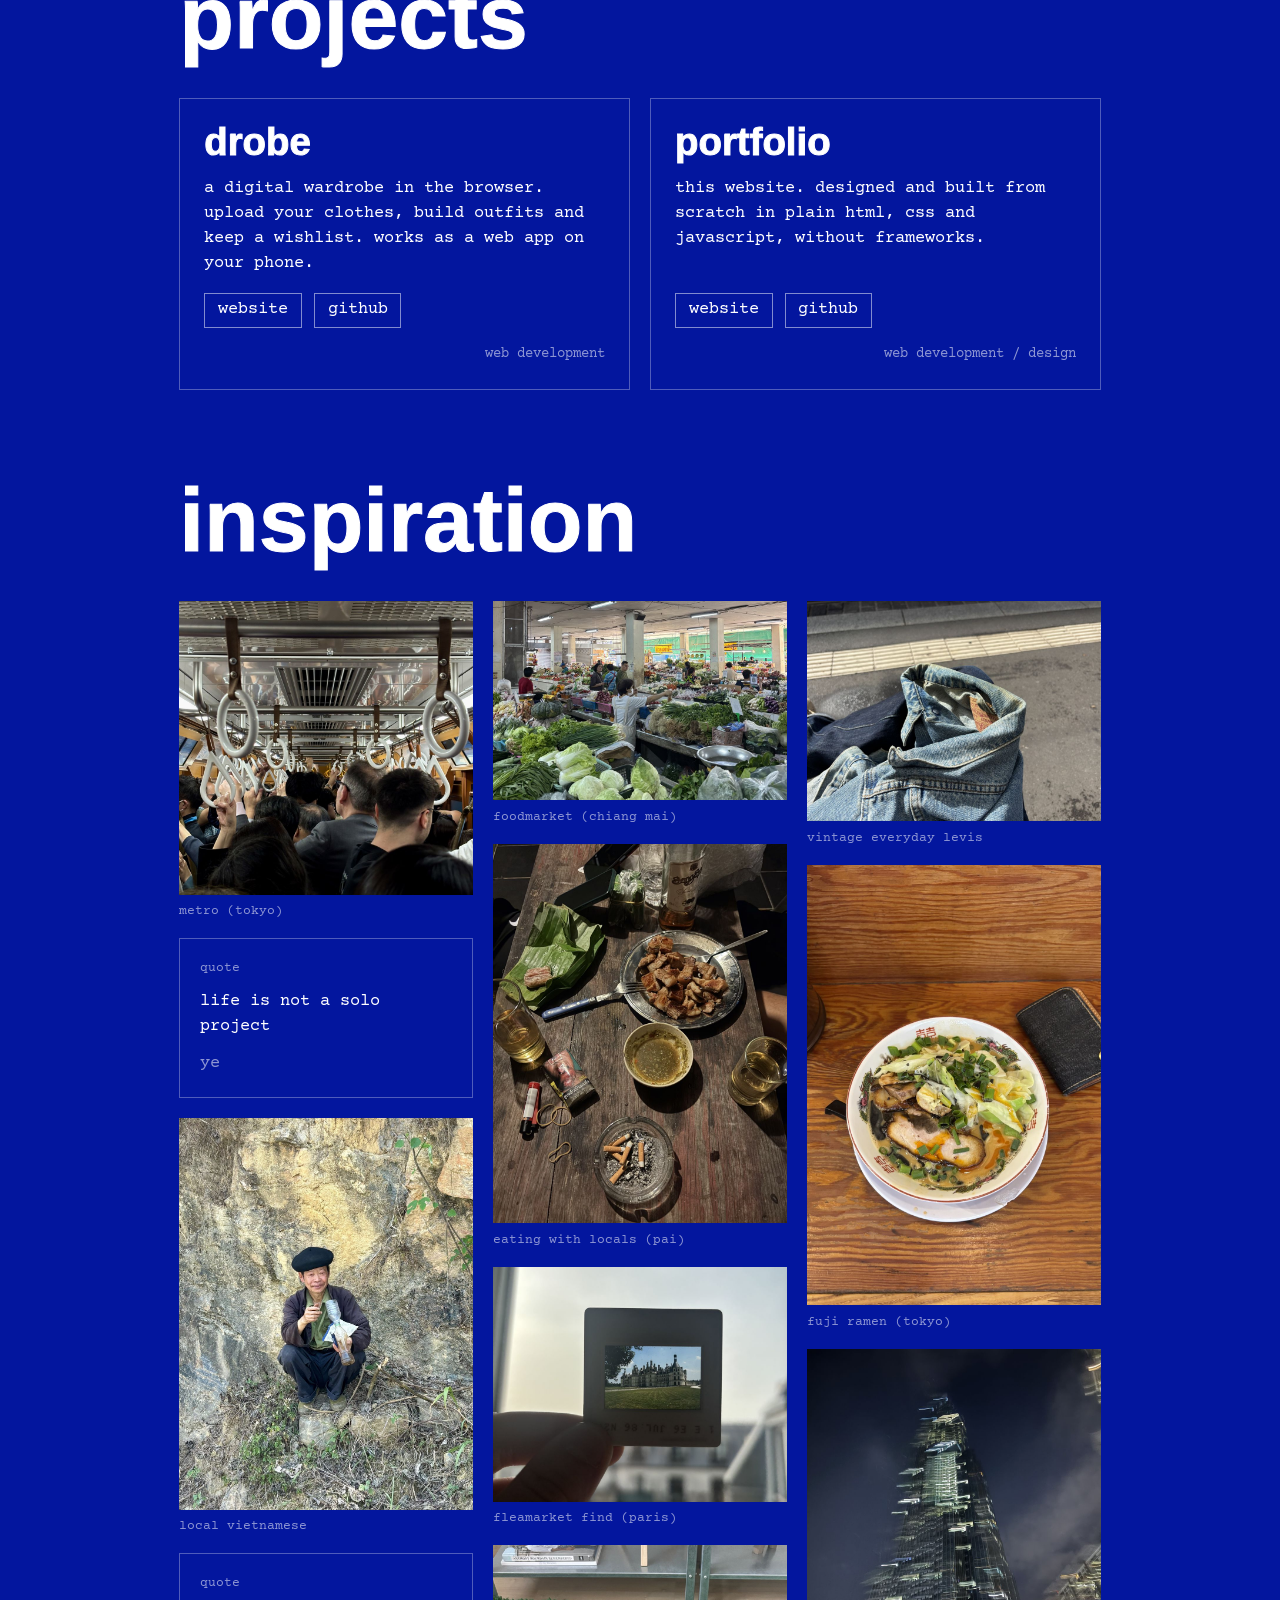
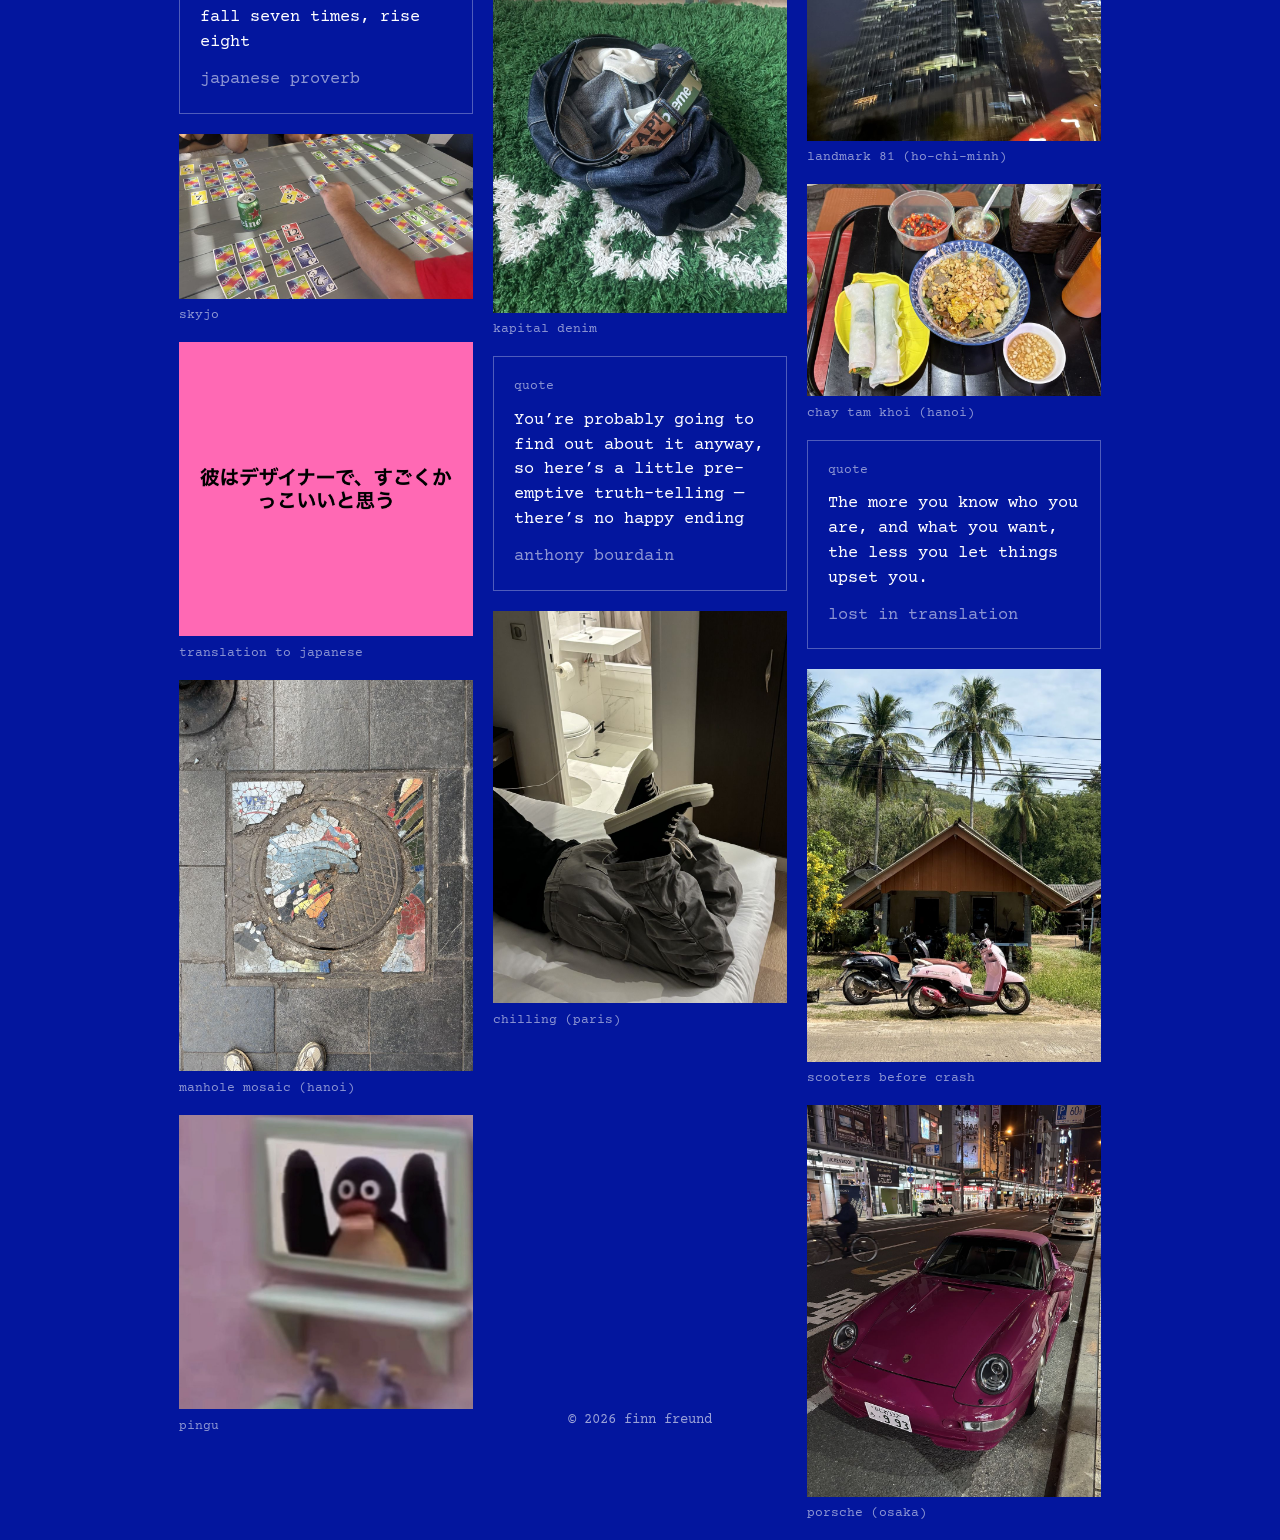
==== commit de4ce5c1: "Add projects section (Drobe, portfolio) Co-Authored-By: Claude Sonnet 5.5 <noreply@anthropic.com>" ====
--- a/index.html
+++ b/index.html
@@ -15,7 +15,7 @@
   <link rel="preconnect" href="https://fonts.googleapis.com">
   <link rel="preconnect" href="https://fonts.gstatic.com" crossorigin>
   <link href="https://fonts.googleapis.com/css2?family=Courier+Prime:wght@400&family=Montserrat:wght@100;200&display=swap" rel="stylesheet">
-  <link rel="stylesheet" href="style.css?v=108">
+  <link rel="stylesheet" href="style.css?v=109">
   <script src="/nav.js?v=65" defer></script>
 </head>
 <body class="home">
@@ -70,6 +70,32 @@
     </div>
   </div>
 
+  <section class="projects">
+    <h1 class="reveal">projects</h1>
+
+    <div class="proj-grid">
+      <article class="proj-card reveal">
+        <h2>drobe</h2>
+        <p>a digital wardrobe in the browser. upload your clothes, build outfits and keep a wishlist. works as a web app on your phone.</p>
+        <div class="proj-links">
+          <a href="https://fxnnye.github.io/Drobe/" target="_blank" rel="noopener">website</a>
+          <a href="https://github.com/fxnnye/Drobe" target="_blank" rel="noopener">github</a>
+        </div>
+        <span class="proj-cat">web development</span>
+      </article>
+
+      <article class="proj-card reveal">
+        <h2>portfolio</h2>
+        <p>this website. designed and built from scratch in plain html, css and javascript, without frameworks.</p>
+        <div class="proj-links">
+          <a href="https://finnfreund.de" target="_blank" rel="noopener">website</a>
+          <a href="https://github.com/fxnnye/portfolio" target="_blank" rel="noopener">github</a>
+        </div>
+        <span class="proj-cat">web development / design</span>
+      </article>
+    </div>
+  </section>
+
   <section class="inspiration">
     <h1 class="reveal">inspiration</h1>
 
--- a/style.css
+++ b/style.css
@@ -409,6 +409,7 @@
 }
 
 .experience-body h1,
+.projects h1,
 .inspiration h1 {
   font-family: "Helvetica Neue", HelveticaNeue, Arial, sans-serif;
   font-style: normal;
@@ -443,6 +444,77 @@
 
 .exp-cta-text {
   color: var(--white);
+}
+
+/* ── PROJECTS ── */
+.projects {
+  padding: 0 var(--side) clamp(3.5rem, 7vw, 6.5rem);
+}
+
+.proj-grid {
+  display: grid;
+  grid-template-columns: repeat(2, 1fr);
+  gap: 1.25rem;
+}
+
+.proj-card {
+  display: flex;
+  flex-direction: column;
+  align-items: flex-start;
+  gap: 1rem;
+  padding: 1.5rem;
+  border: 1px solid rgba(255, 255, 255, 0.3);
+  font-family: 'Courier Prime', monospace;
+  font-size: clamp(14px, 1.3vw, 18px);
+  line-height: 1.5;
+  text-transform: lowercase;
+}
+
+.proj-card h2 {
+  font-family: "Helvetica Neue", HelveticaNeue, Arial, sans-serif;
+  font-style: normal;
+  font-weight: 900;
+  -webkit-text-stroke: 1px var(--white);
+  font-size: clamp(1.6rem, 3vw, 2.6rem);
+  line-height: 1;
+}
+
+.proj-card p {
+  flex: 1;
+}
+
+.proj-links {
+  display: flex;
+  gap: 0.75rem;
+}
+
+.proj-links a {
+  padding: 0.25rem 0.8rem;
+  border: 1px solid rgba(255, 255, 255, 0.5);
+  text-decoration: none;
+  transition: border-color 0.25s ease, color 0.25s ease;
+}
+
+.proj-links a:hover {
+  border-color: var(--pink);
+  color: var(--pink);
+}
+
+.proj-cat {
+  align-self: flex-end;
+  opacity: 0.55;
+  font-size: 0.85em;
+}
+
+@media (max-width: 700px) {
+  .proj-grid {
+    grid-template-columns: 1fr;
+    gap: 0.75rem;
+  }
+
+  .proj-card {
+    padding: 1.1rem;
+  }
 }
 
 /* ── INSPIRATION ARCHIVE ── */
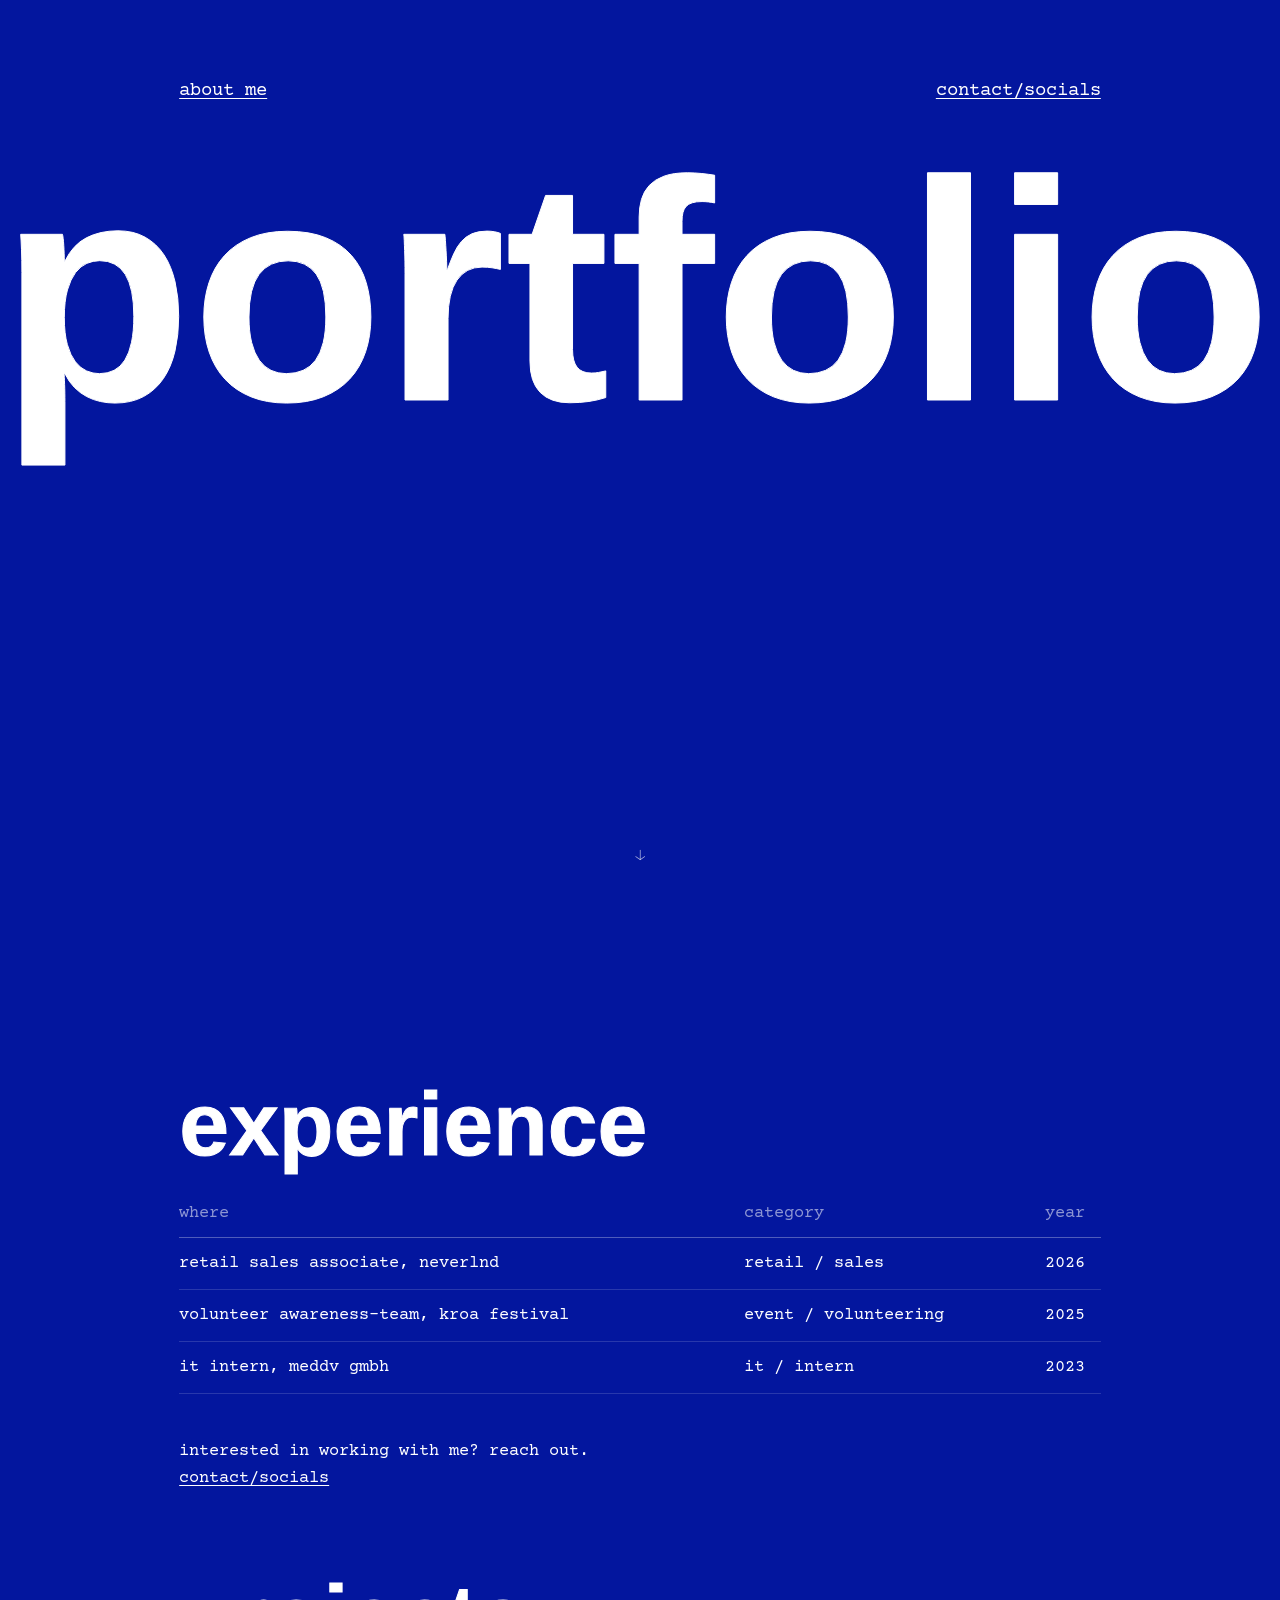
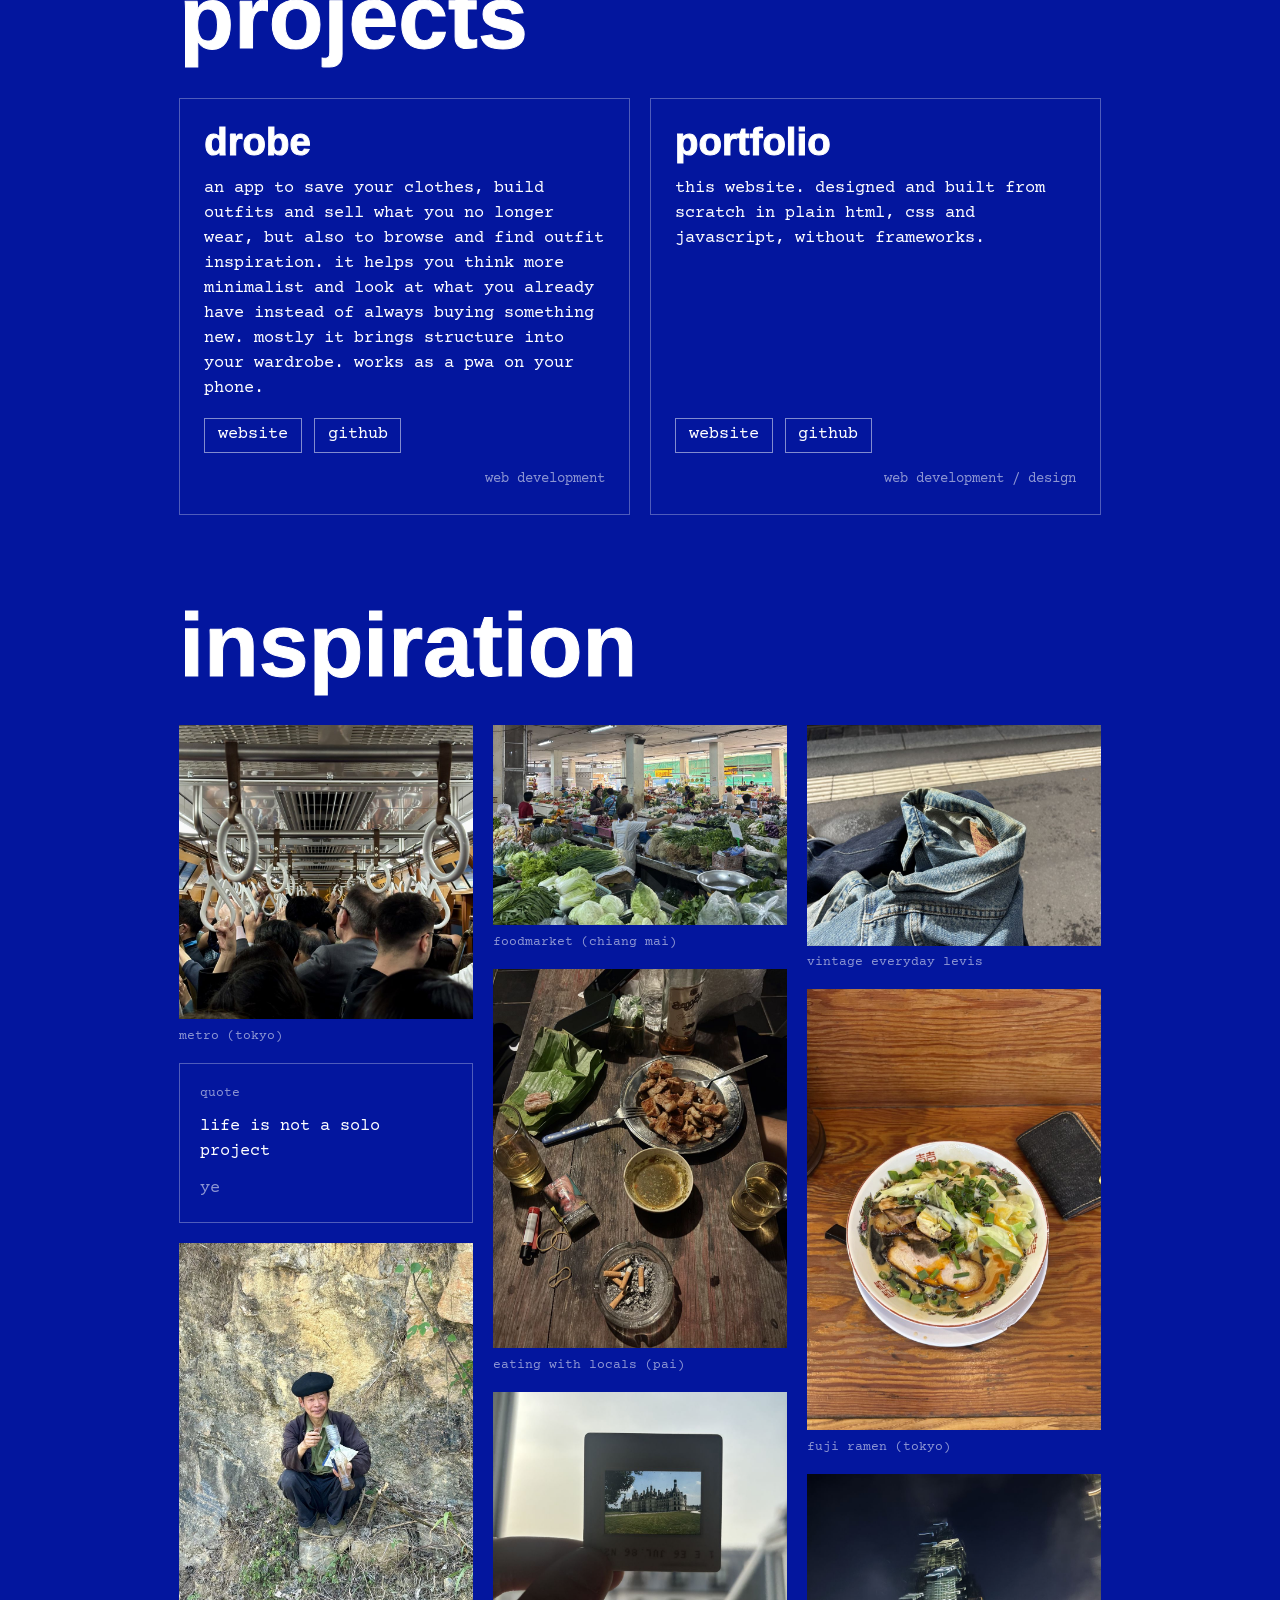
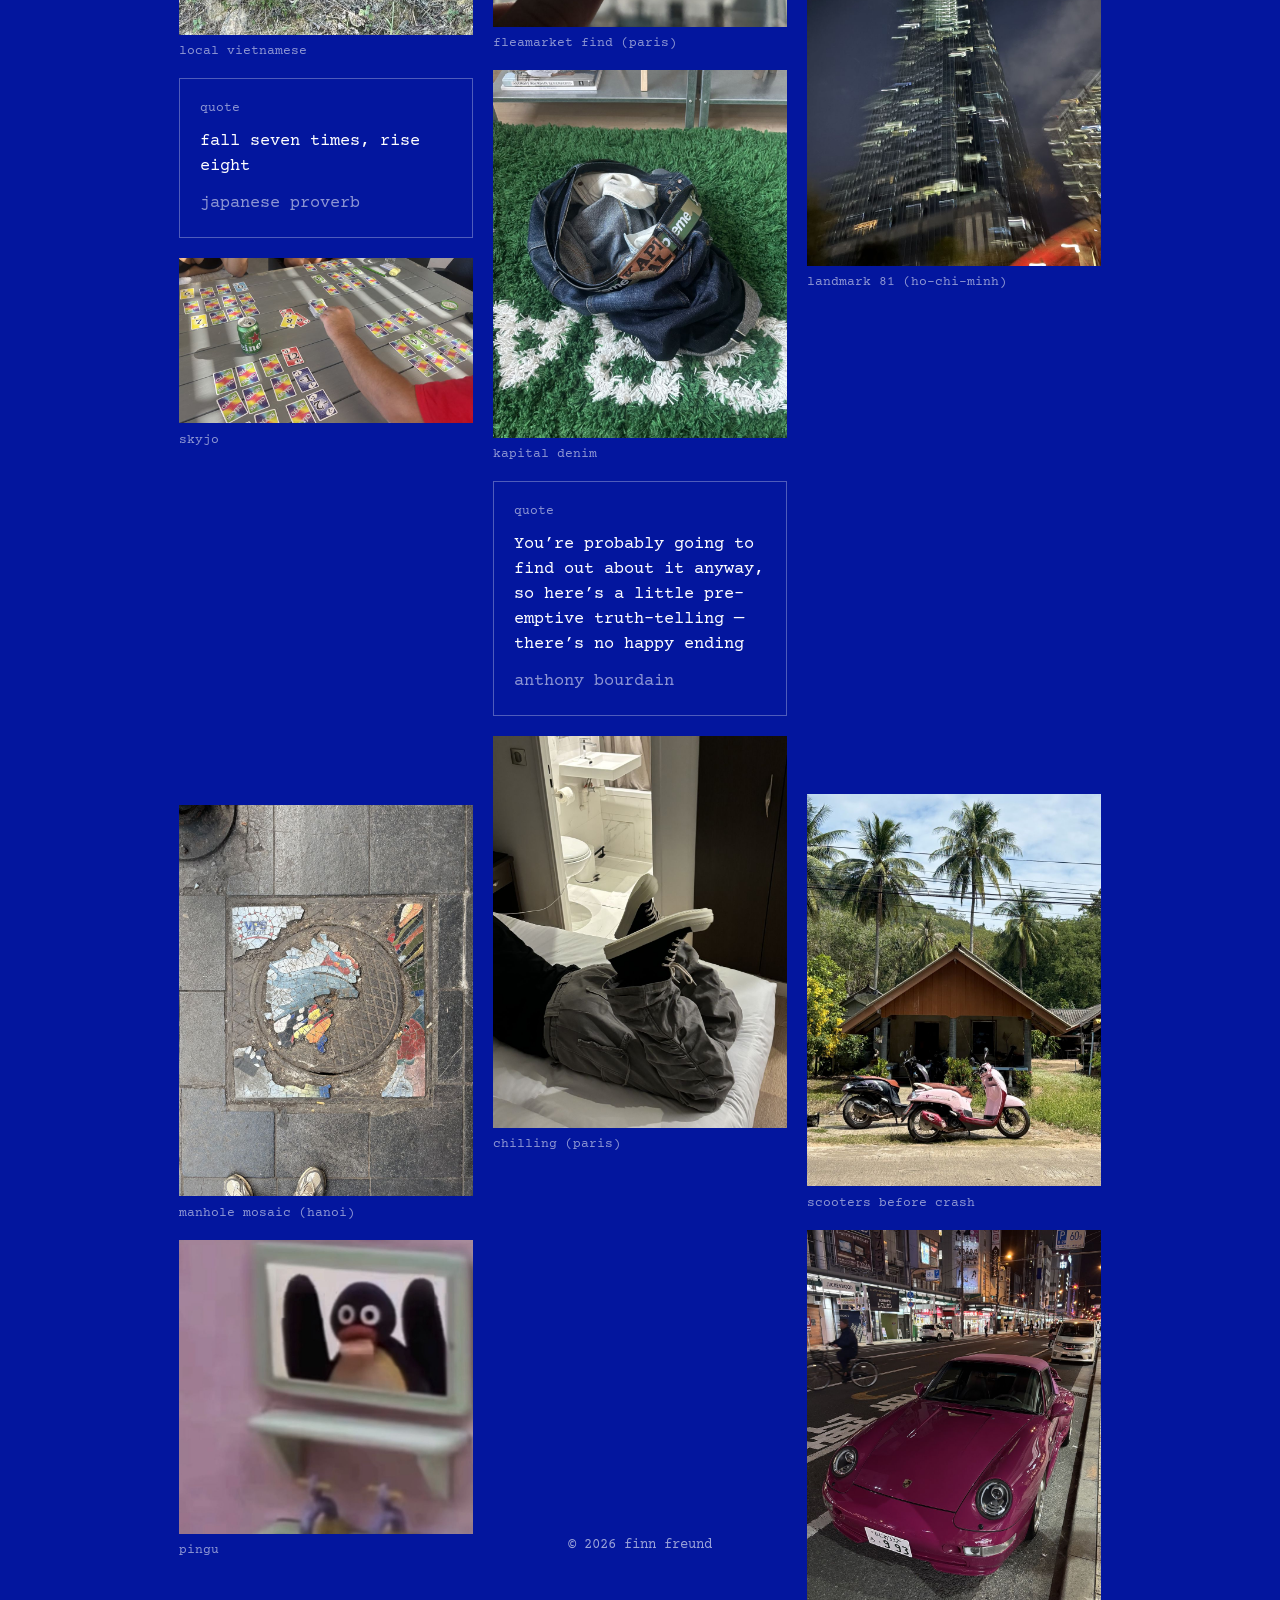
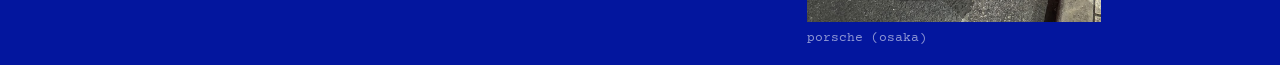
==== commit d06acd41: "Update Drobe project description Co-Authored-By: Claude Sonnet 5.5 <noreply@anthropic.com>" ====
--- a/index.html
+++ b/index.html
@@ -15,7 +15,7 @@
   <link rel="preconnect" href="https://fonts.googleapis.com">
   <link rel="preconnect" href="https://fonts.gstatic.com" crossorigin>
   <link href="https://fonts.googleapis.com/css2?family=Courier+Prime:wght@400&family=Montserrat:wght@100;200&display=swap" rel="stylesheet">
-  <link rel="stylesheet" href="style.css?v=109">
+  <link rel="stylesheet" href="style.css?v=111">
   <script src="/nav.js?v=65" defer></script>
 </head>
 <body class="home">
@@ -76,7 +76,7 @@
     <div class="proj-grid">
       <article class="proj-card reveal">
         <h2>drobe</h2>
-        <p>a digital wardrobe in the browser. upload your clothes, build outfits and keep a wishlist. works as a web app on your phone.</p>
+        <p>an app to save your clothes, build outfits and sell what you no longer wear, but also to browse and find outfit inspiration. it helps you think more minimalist and look at what you already have instead of always buying something new. mostly it brings structure into your wardrobe. works as a pwa on your phone.</p>
         <div class="proj-links">
           <a href="https://fxnnye.github.io/Drobe/" target="_blank" rel="noopener">website</a>
           <a href="https://github.com/fxnnye/Drobe" target="_blank" rel="noopener">github</a>
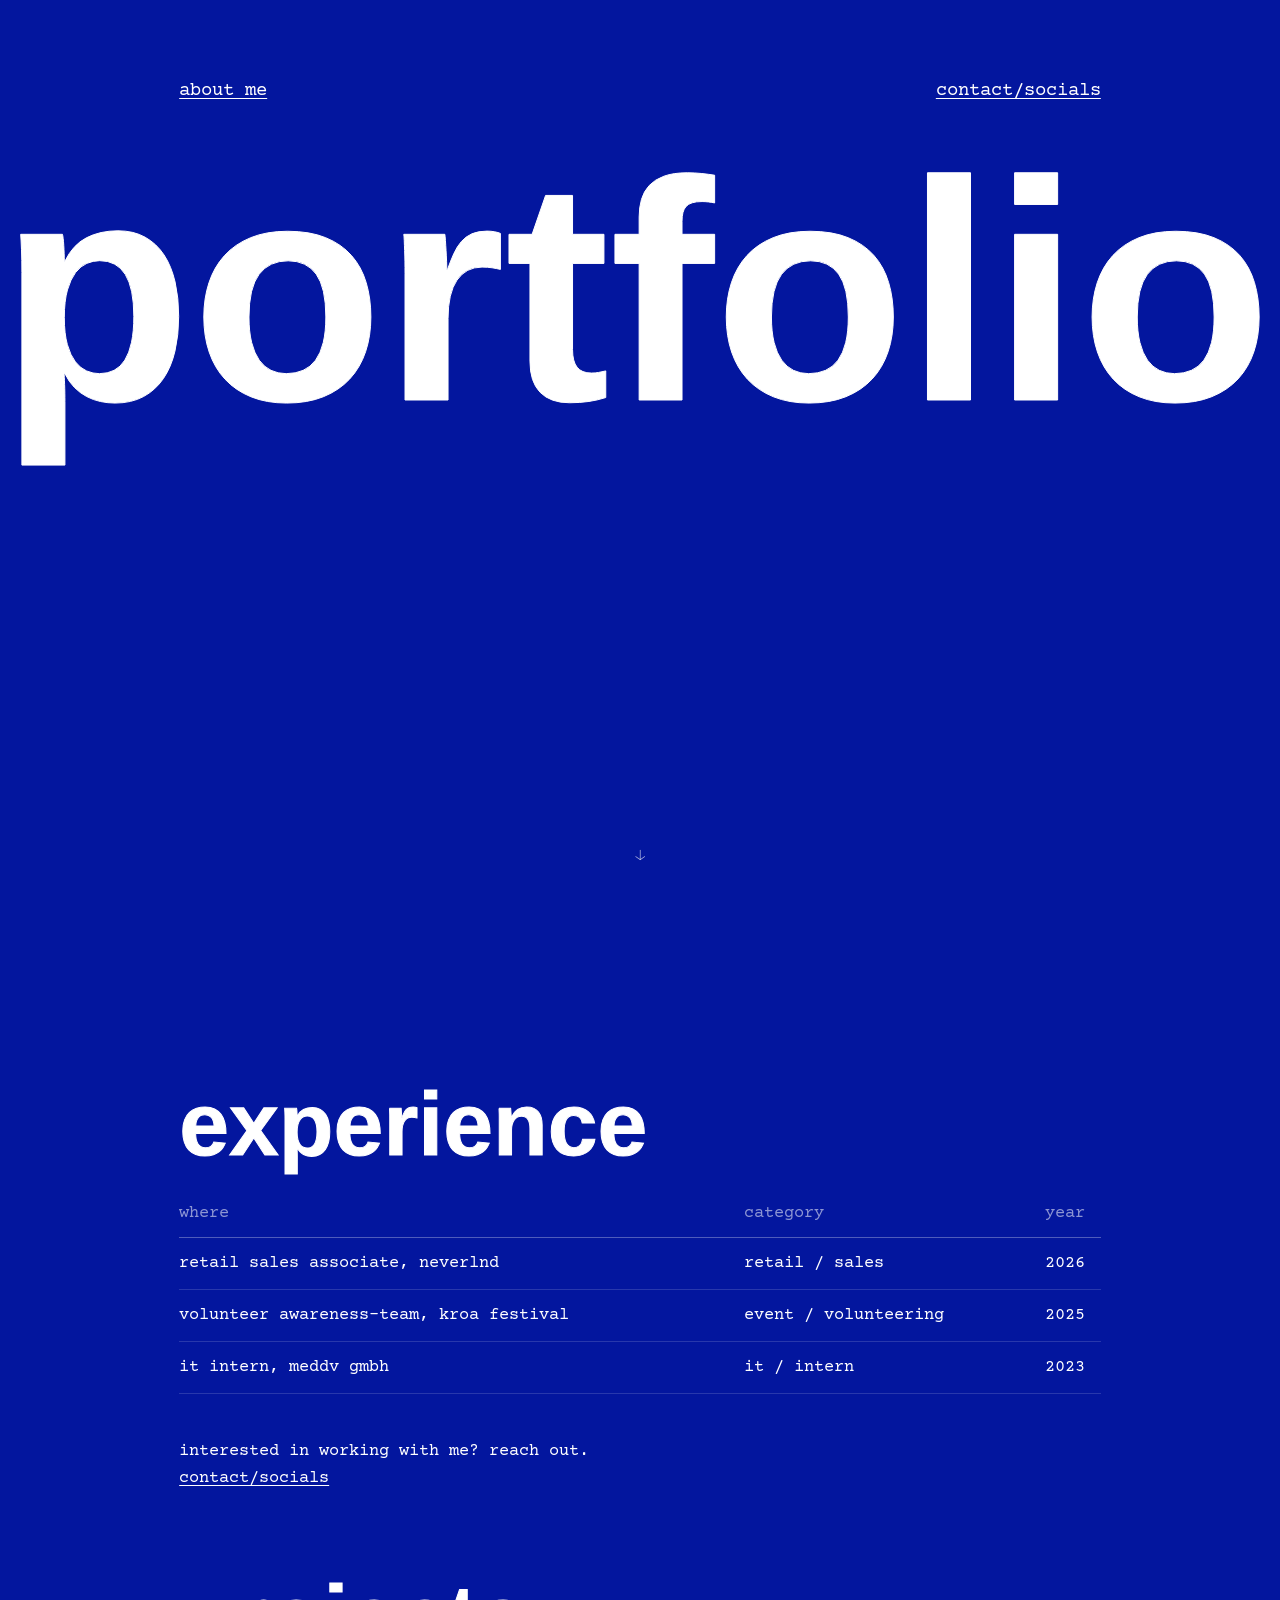
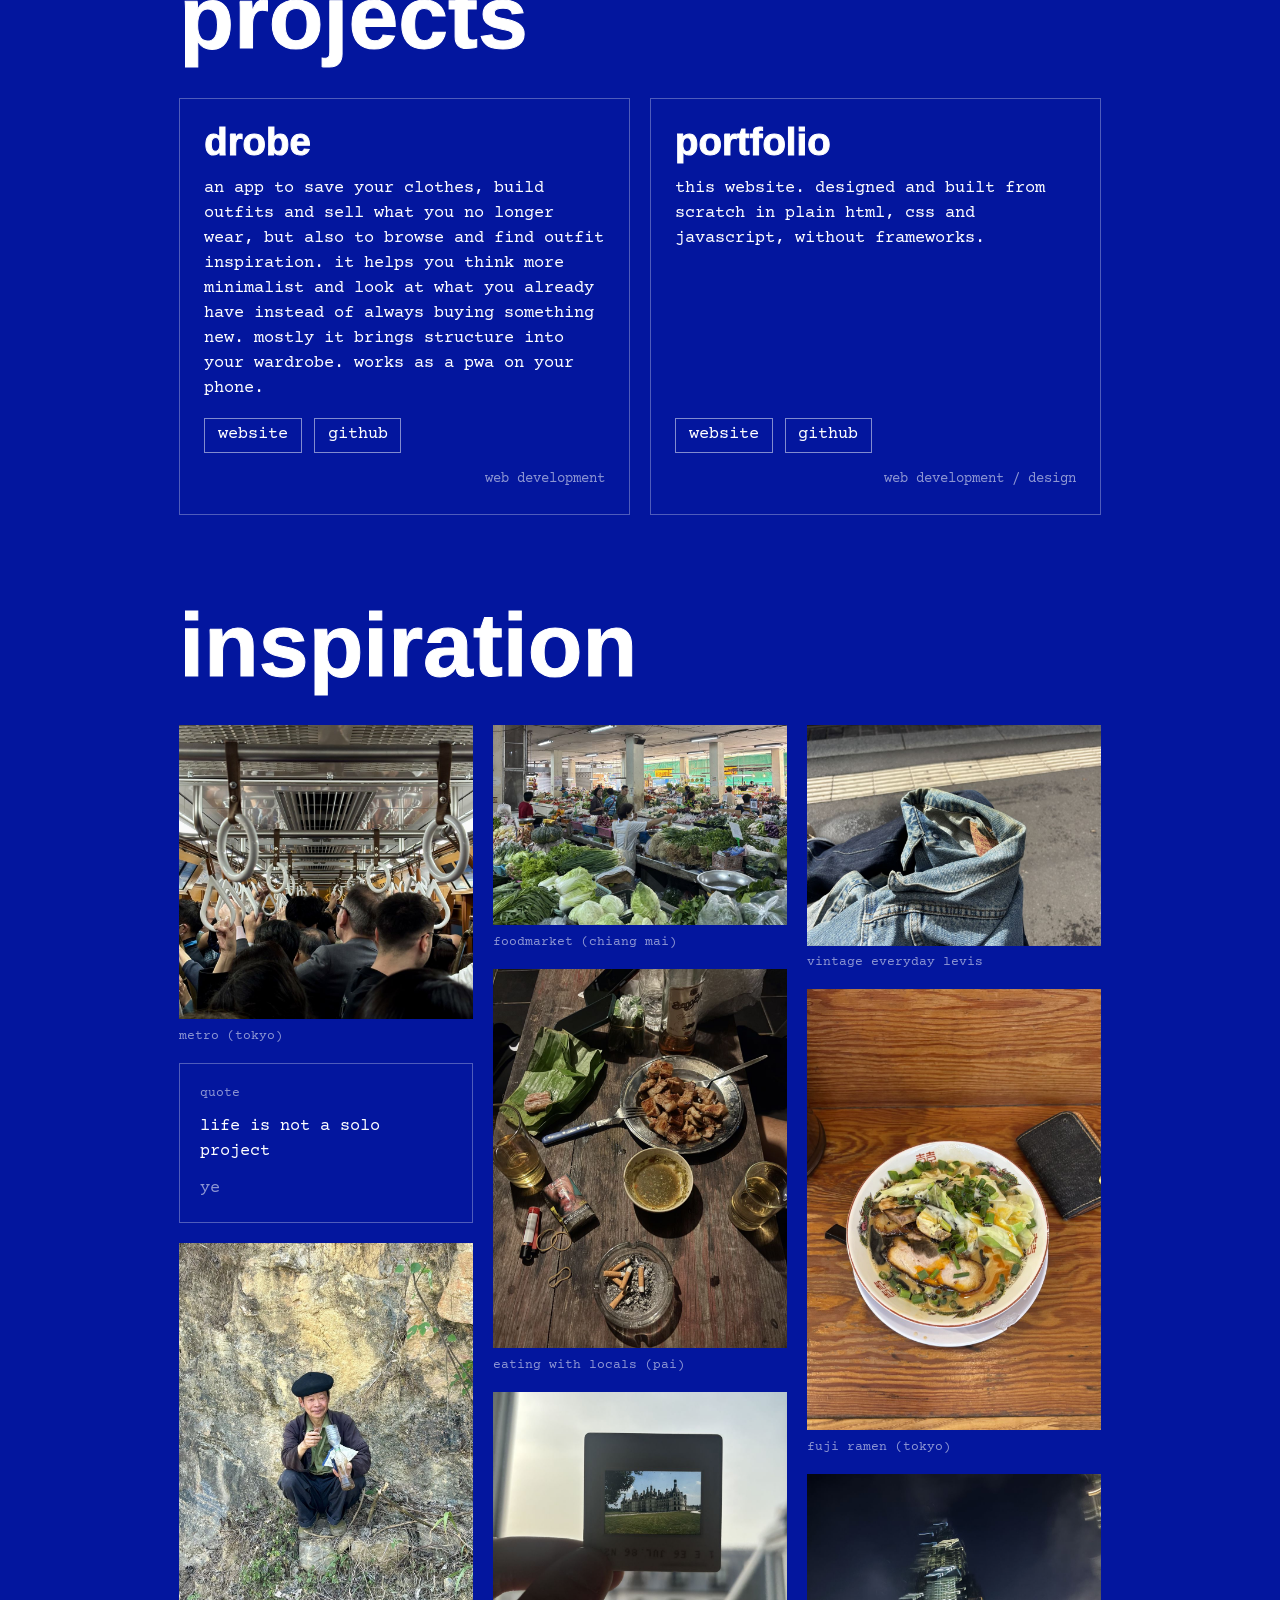
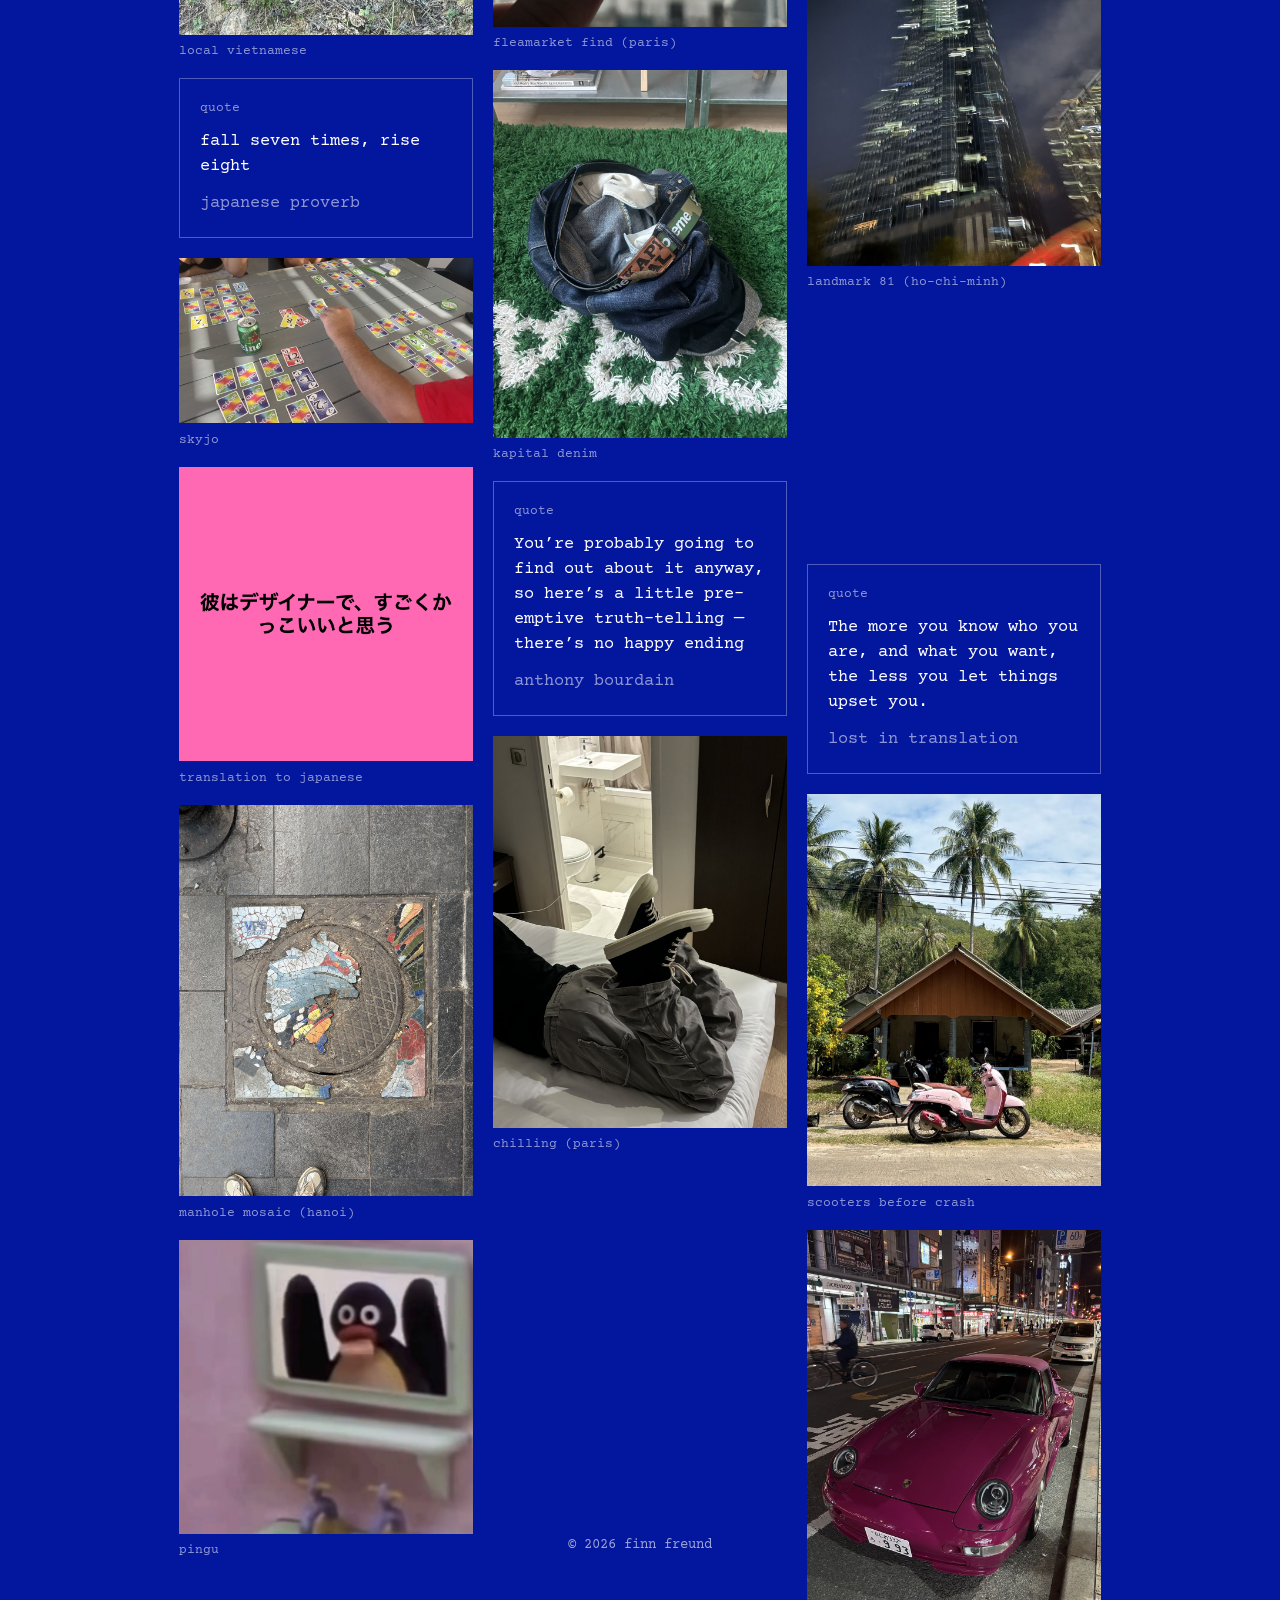
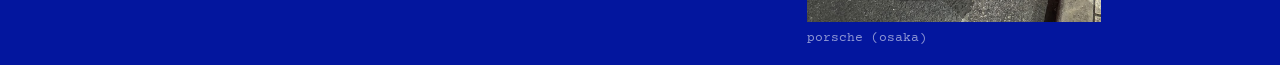
==== commit c569f44d: "Add scroll hint arrow to about page Co-Authored-By: Claude Sonnet 5.5 <noreply@anthropic.com>" ====
--- a/index.html
+++ b/index.html
@@ -16,7 +16,7 @@
   <link rel="preconnect" href="https://fonts.gstatic.com" crossorigin>
   <link href="https://fonts.googleapis.com/css2?family=Courier+Prime:wght@400&family=Montserrat:wght@100;200&display=swap" rel="stylesheet">
   <link rel="stylesheet" href="style.css?v=111">
-  <script src="/nav.js?v=65" defer></script>
+  <script src="/nav.js?v=66" defer></script>
 </head>
 <body class="home">
   <nav class="home-topnav">
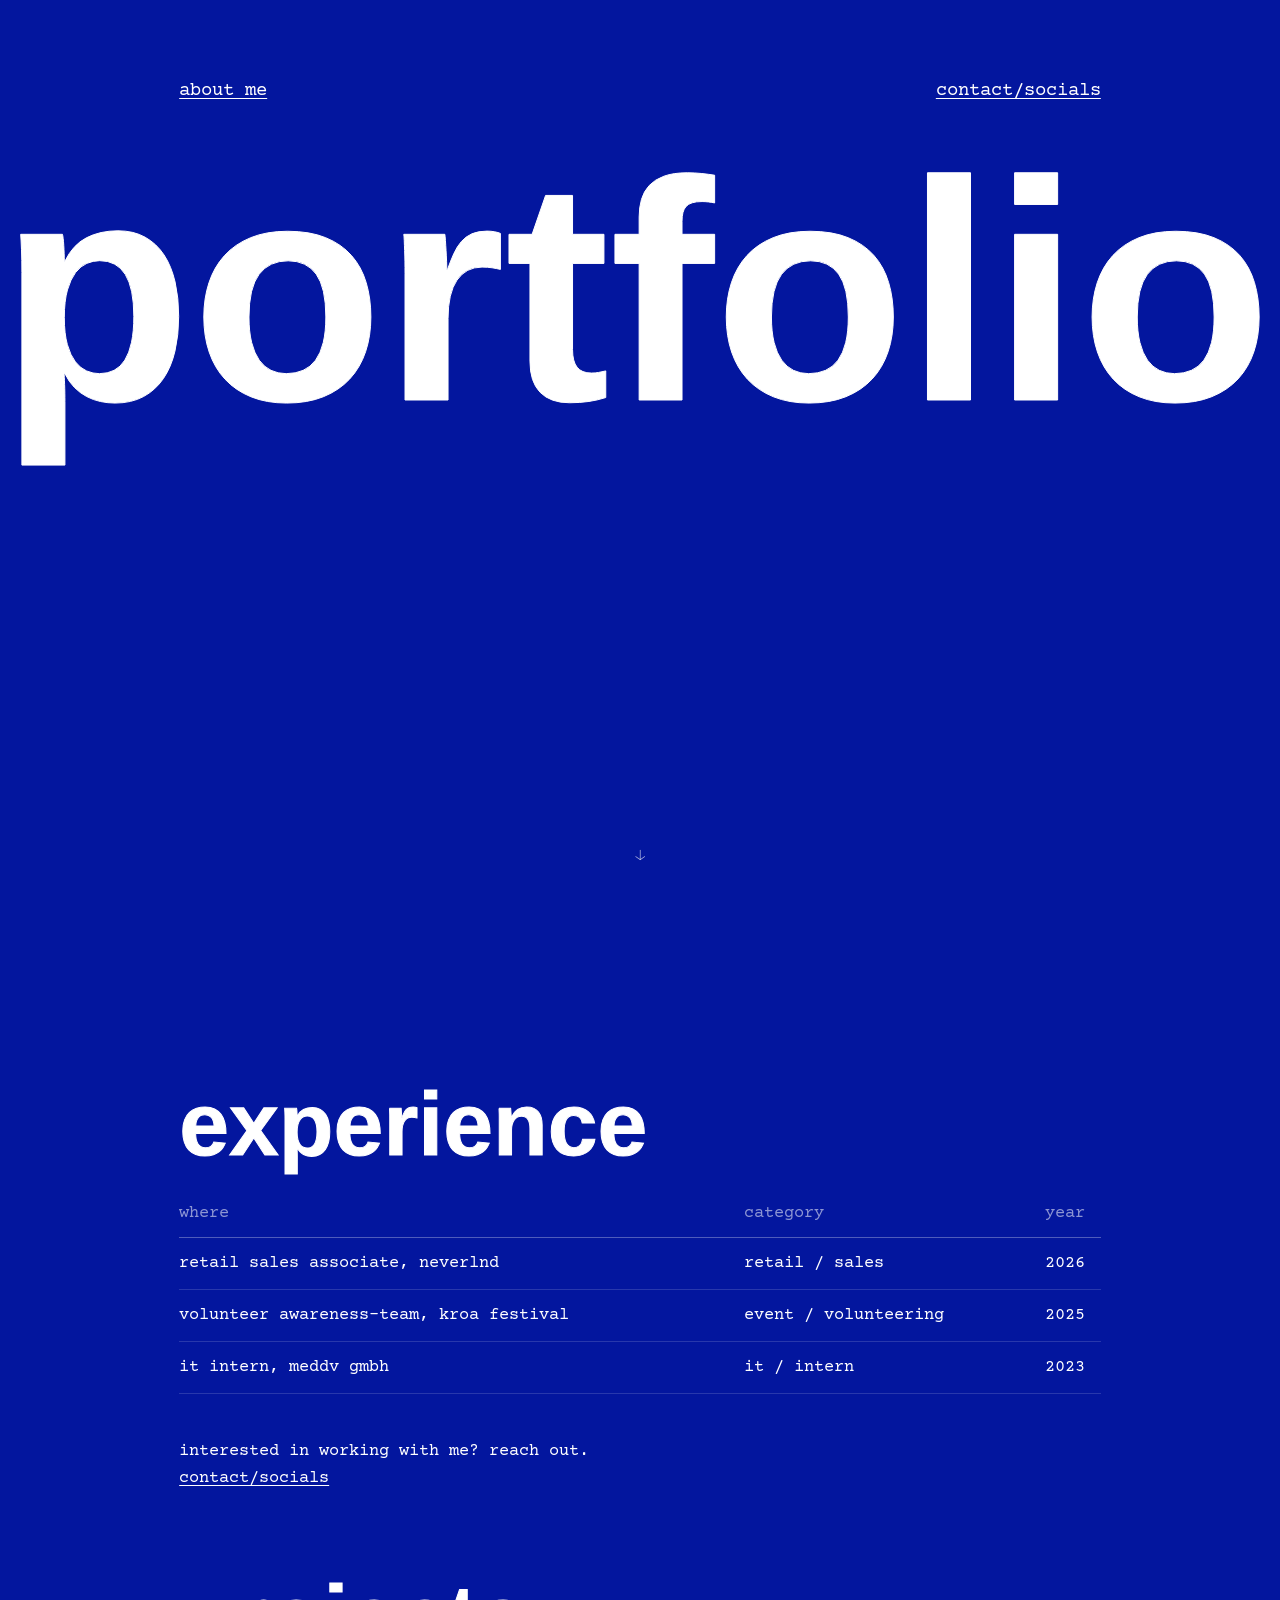
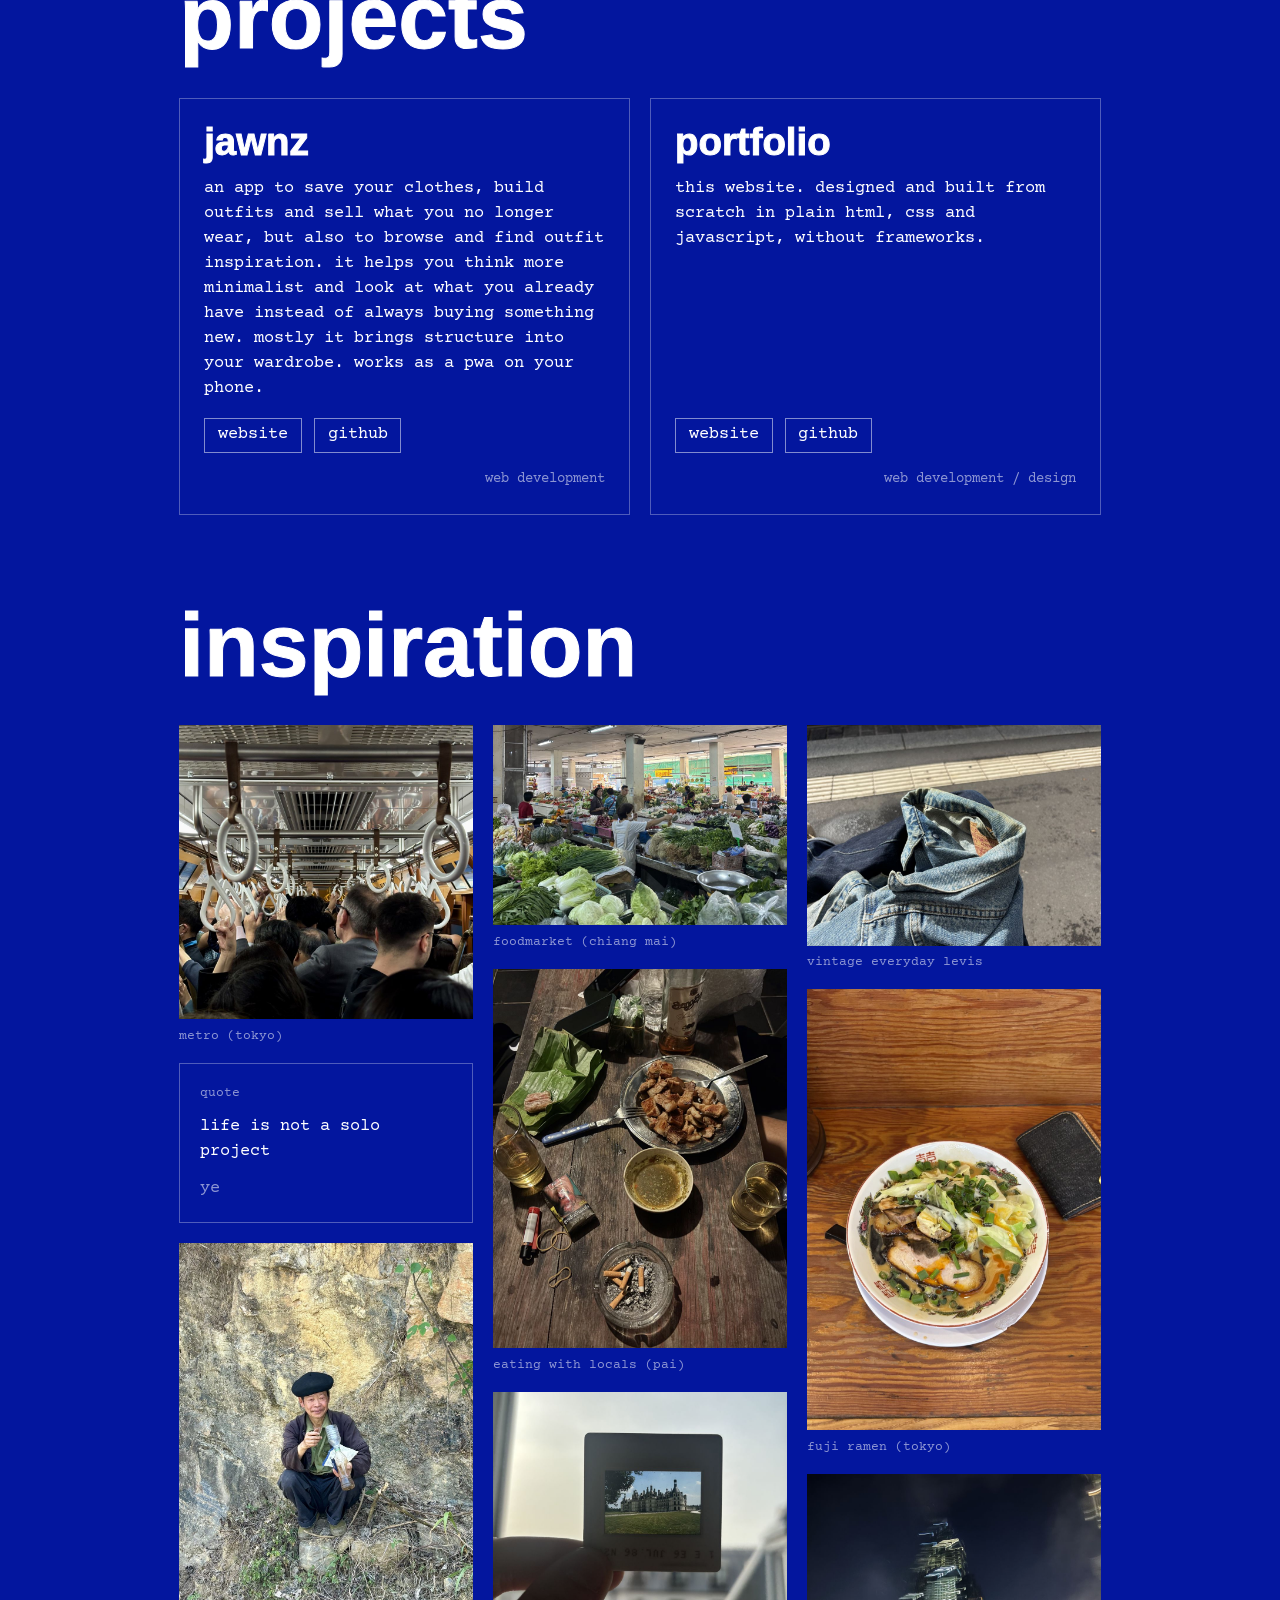
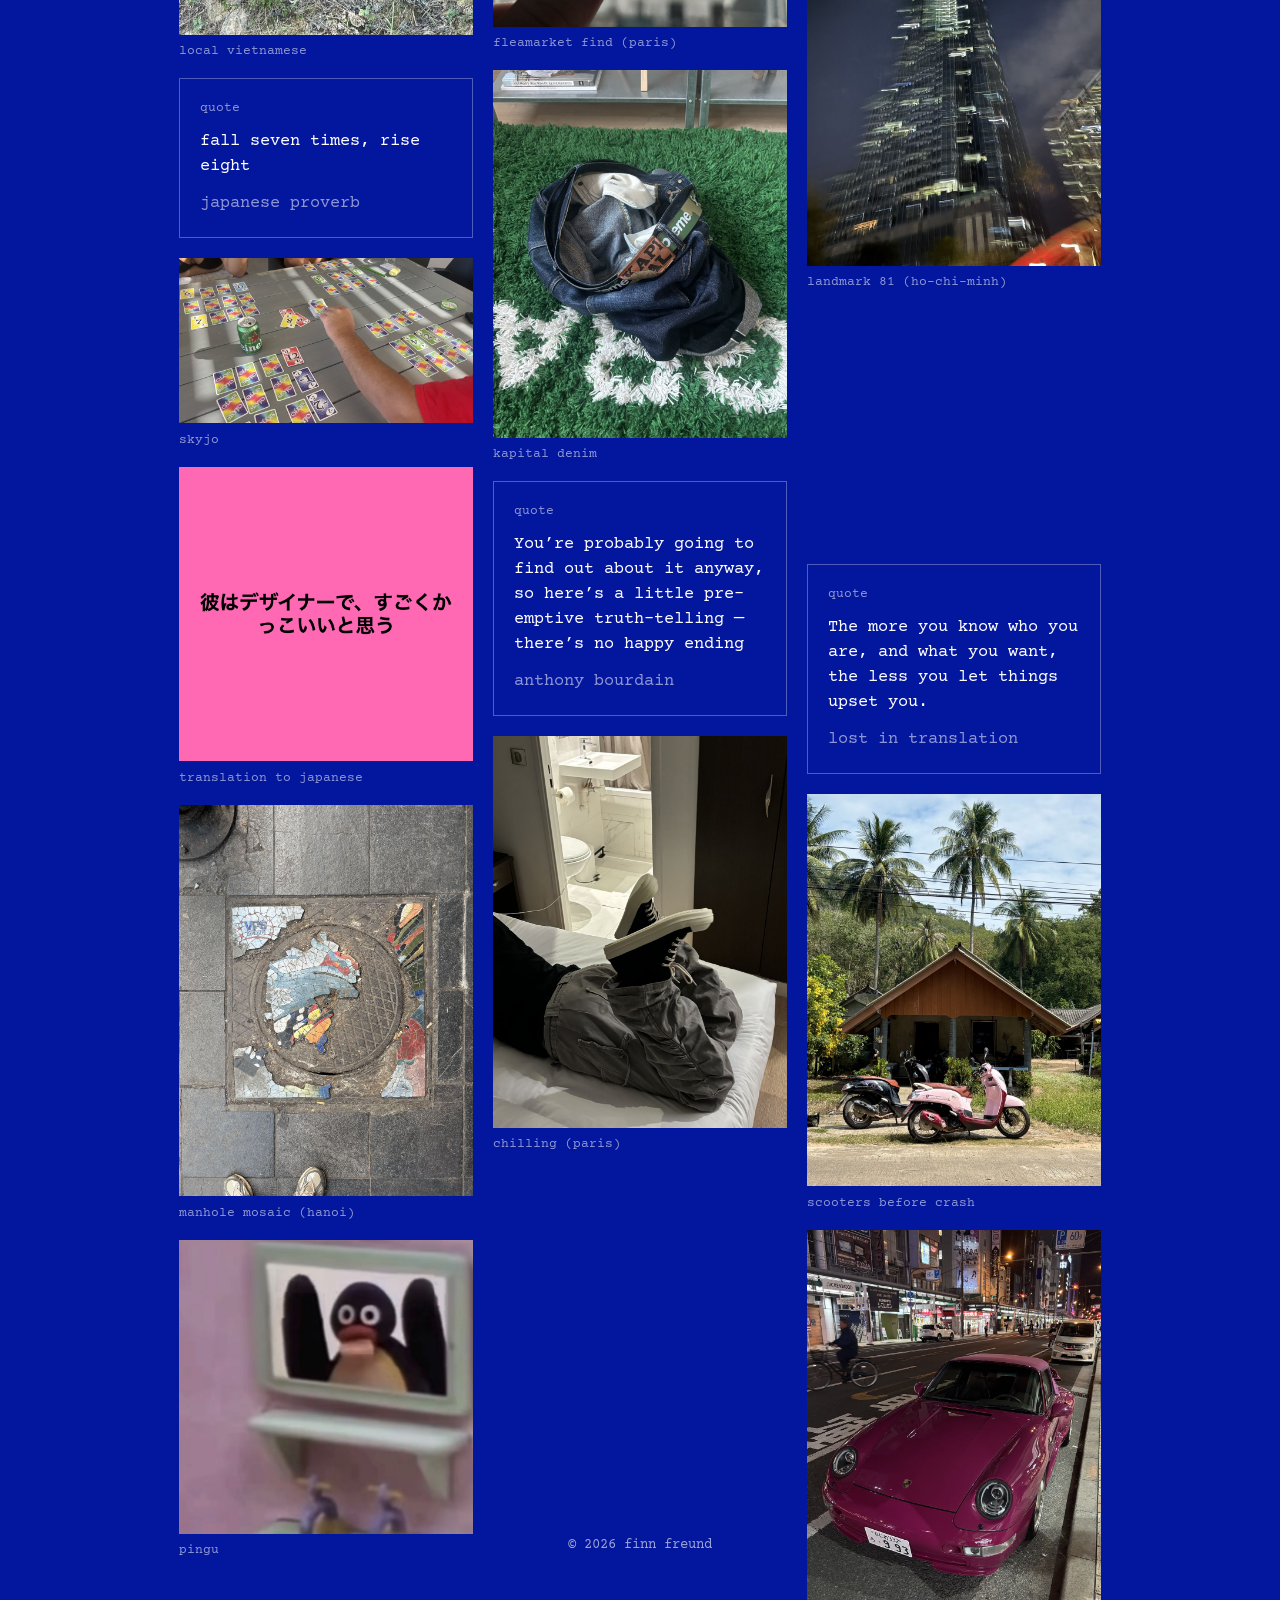
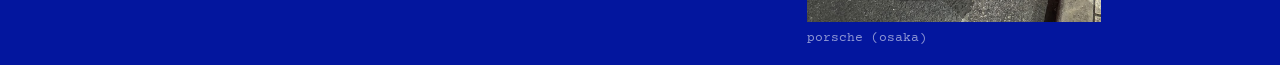
==== commit bf318340: "Rename Drobe project to jawnz, link to jawnz.de Co-Authored-By: Claude Sonnet 5.5 <noreply@anthropic" ====
--- a/index.html
+++ b/index.html
@@ -15,8 +15,8 @@
   <link rel="preconnect" href="https://fonts.googleapis.com">
   <link rel="preconnect" href="https://fonts.gstatic.com" crossorigin>
   <link href="https://fonts.googleapis.com/css2?family=Courier+Prime:wght@400&family=Montserrat:wght@100;200&display=swap" rel="stylesheet">
-  <link rel="stylesheet" href="style.css?v=111">
-  <script src="/nav.js?v=66" defer></script>
+  <link rel="stylesheet" href="style.css?v=112">
+  <script src="/nav.js?v=67" defer></script>
 </head>
 <body class="home">
   <nav class="home-topnav">
@@ -75,10 +75,10 @@
 
     <div class="proj-grid">
       <article class="proj-card reveal">
-        <h2>drobe</h2>
+        <h2>jawnz</h2>
         <p>an app to save your clothes, build outfits and sell what you no longer wear, but also to browse and find outfit inspiration. it helps you think more minimalist and look at what you already have instead of always buying something new. mostly it brings structure into your wardrobe. works as a pwa on your phone.</p>
         <div class="proj-links">
-          <a href="https://fxnnye.github.io/Drobe/" target="_blank" rel="noopener">website</a>
+          <a href="https://jawnz.de" target="_blank" rel="noopener">website</a>
           <a href="https://github.com/fxnnye/Drobe" target="_blank" rel="noopener">github</a>
         </div>
         <span class="proj-cat">web development</span>
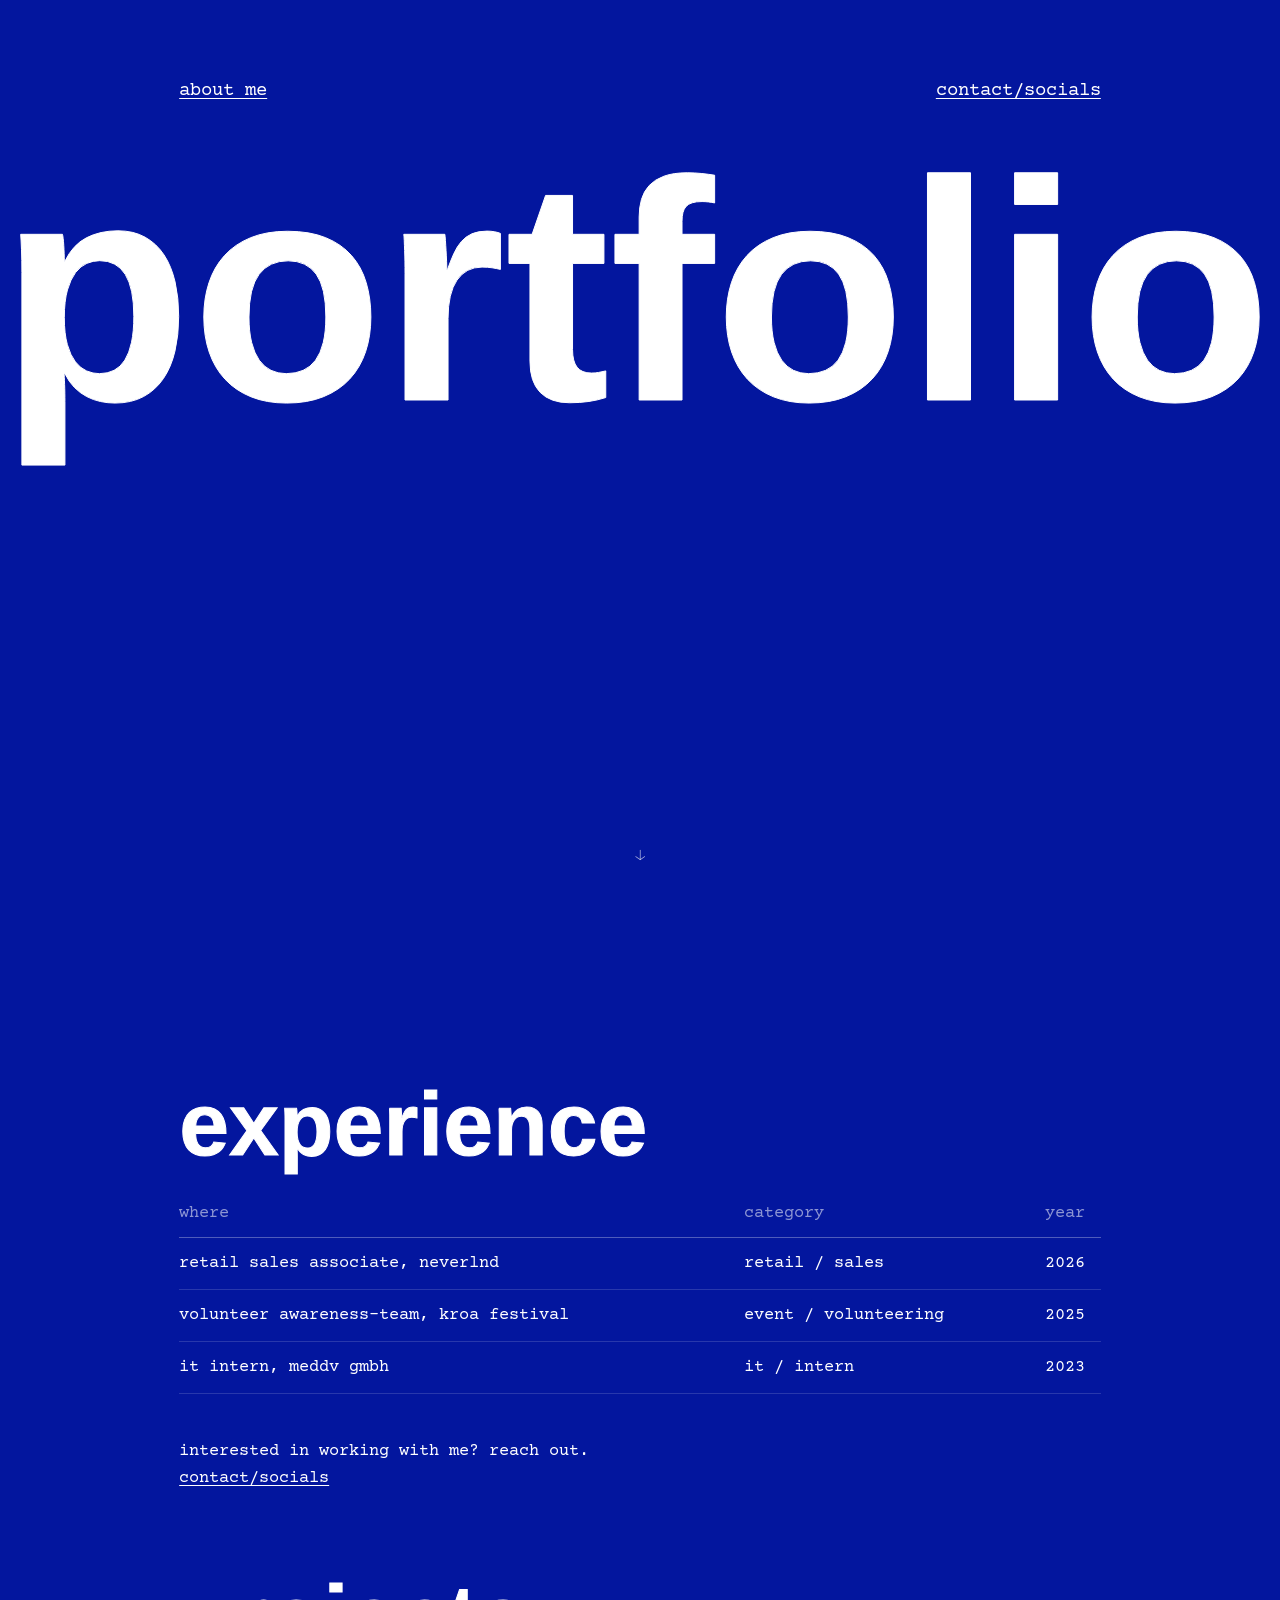
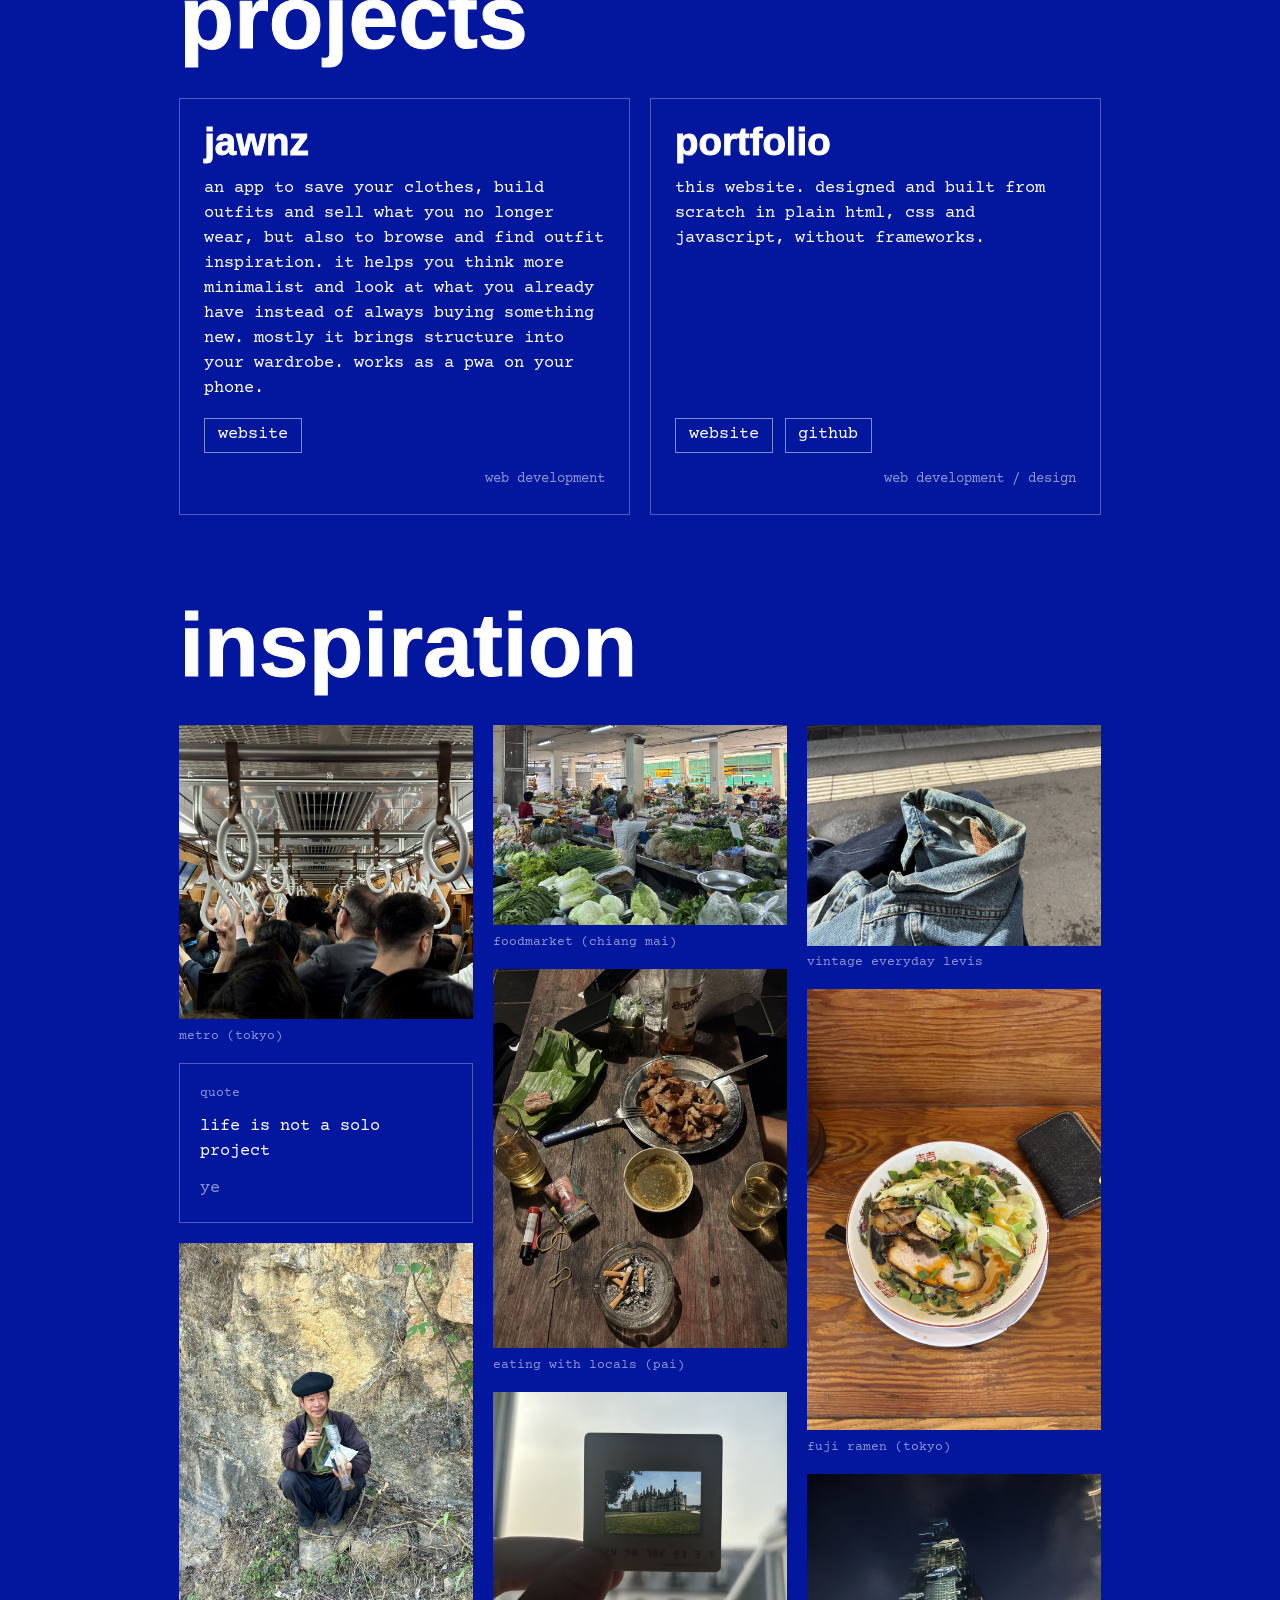
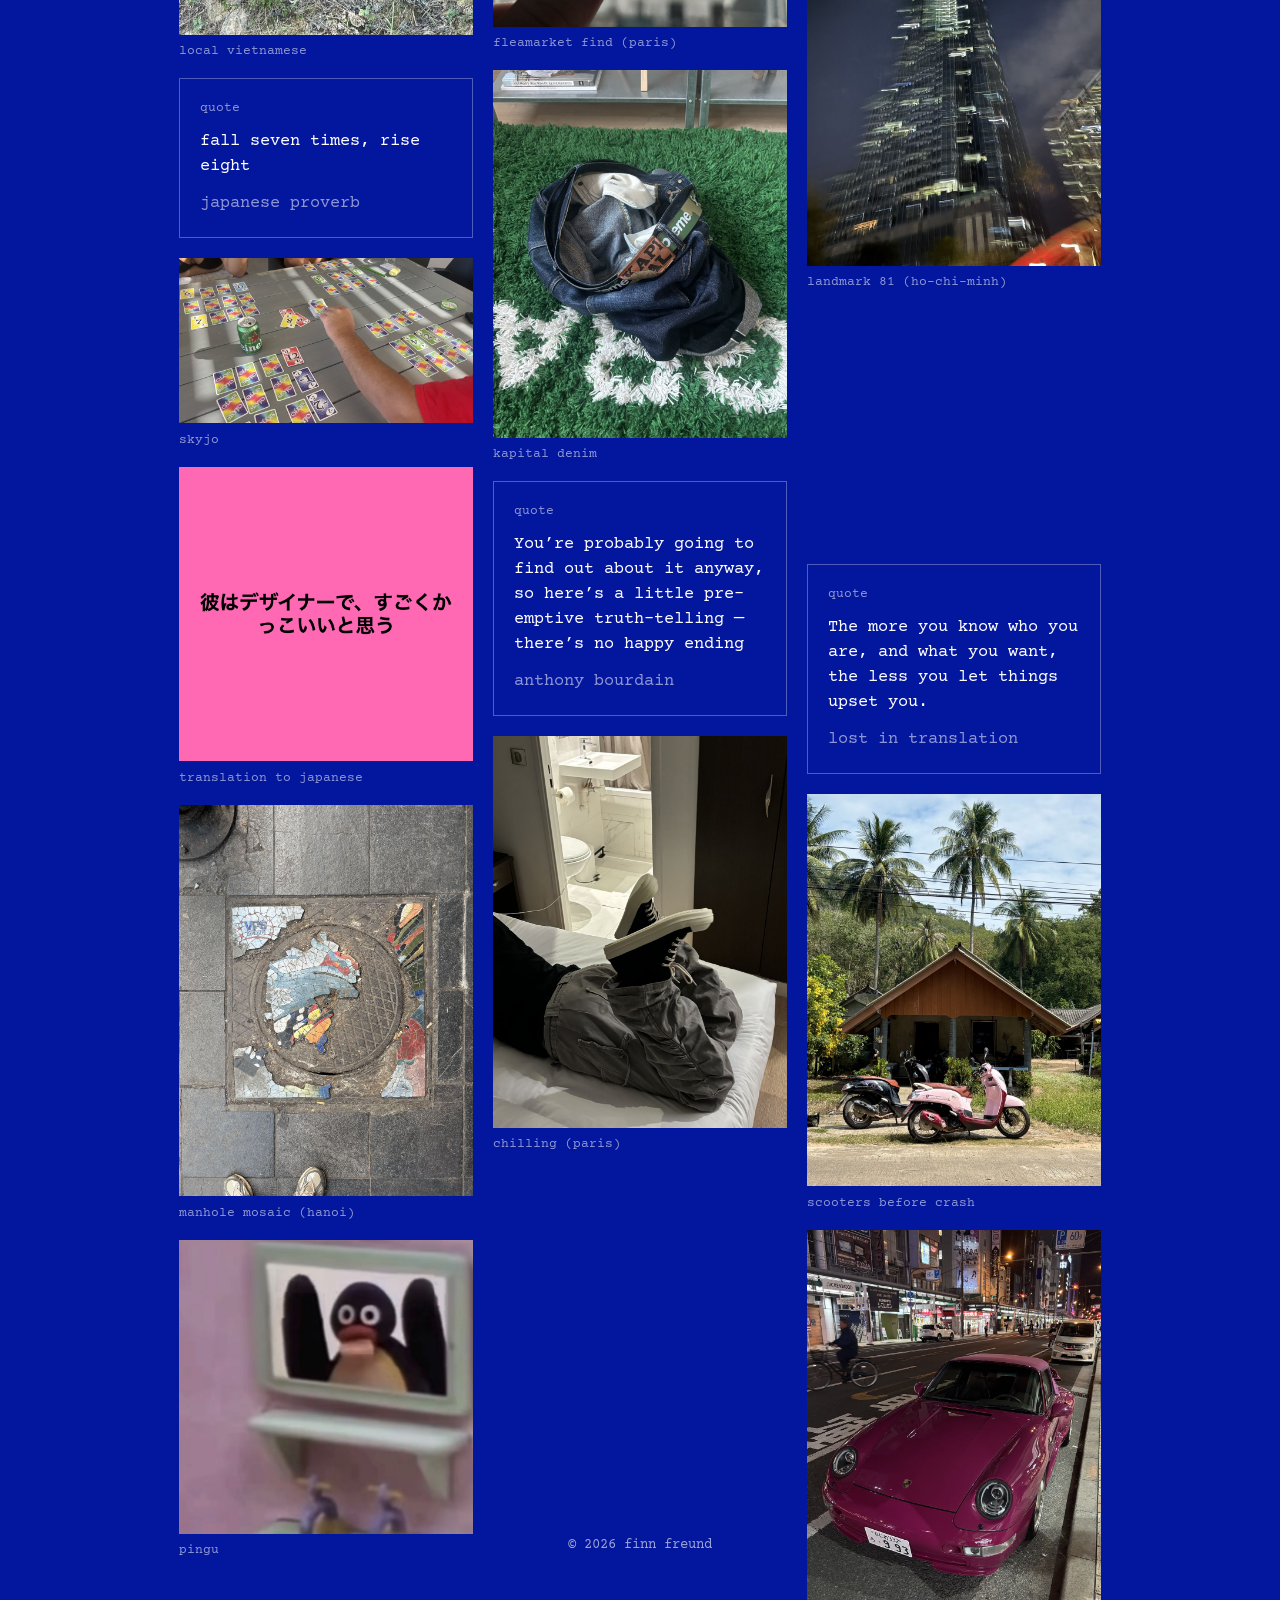
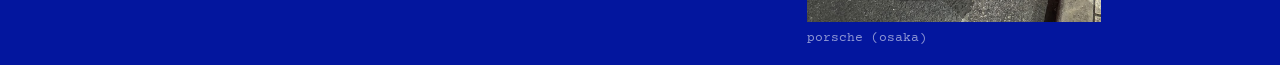
==== commit 8c39663c: "Remove github link from jawnz project card Co-Authored-By: Claude Sonnet 5.5 <noreply@anthropic.com>" ====
--- a/index.html
+++ b/index.html
@@ -15,7 +15,7 @@
   <link rel="preconnect" href="https://fonts.googleapis.com">
   <link rel="preconnect" href="https://fonts.gstatic.com" crossorigin>
   <link href="https://fonts.googleapis.com/css2?family=Courier+Prime:wght@400&family=Montserrat:wght@100;200&display=swap" rel="stylesheet">
-  <link rel="stylesheet" href="style.css?v=112">
+  <link rel="stylesheet" href="style.css?v=113">
   <script src="/nav.js?v=67" defer></script>
 </head>
 <body class="home">
@@ -79,7 +79,6 @@
         <p>an app to save your clothes, build outfits and sell what you no longer wear, but also to browse and find outfit inspiration. it helps you think more minimalist and look at what you already have instead of always buying something new. mostly it brings structure into your wardrobe. works as a pwa on your phone.</p>
         <div class="proj-links">
           <a href="https://jawnz.de" target="_blank" rel="noopener">website</a>
-          <a href="https://github.com/fxnnye/Drobe" target="_blank" rel="noopener">github</a>
         </div>
         <span class="proj-cat">web development</span>
       </article>
